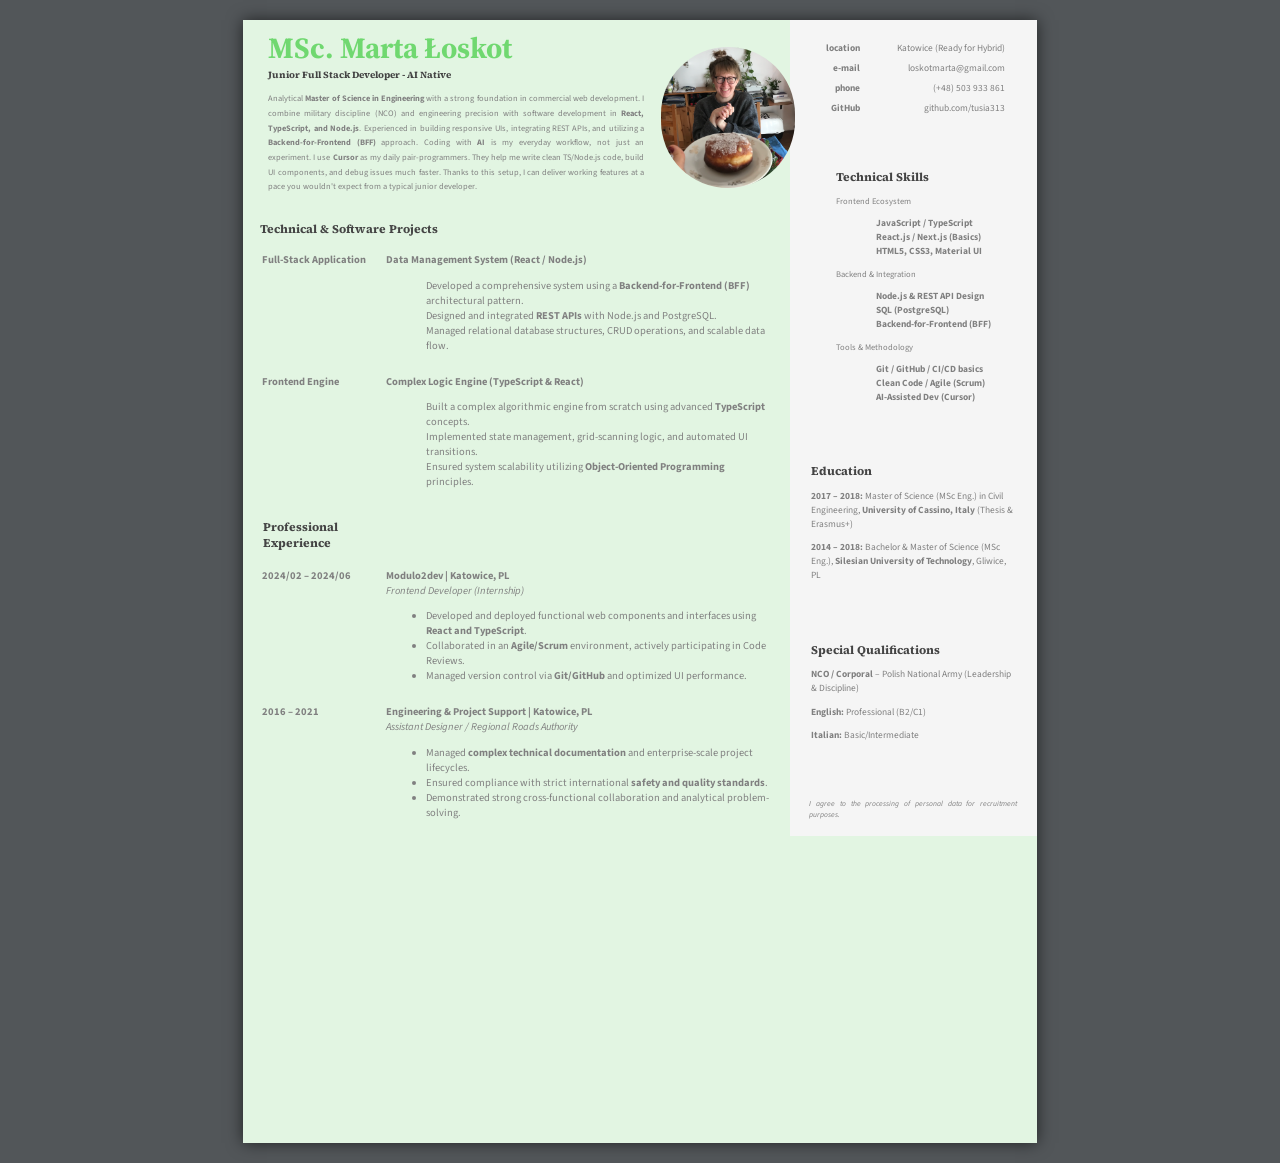
==== index_1.html @ 50817a54 "Add new size of pdf file" ====
<!DOCTYPE html>
<html lang="en">

<head>
    <meta charset="UTF-8" />
    <meta name="viewport" content="width=device-width, initial-scale=1.0" />
    <meta http-equiv="X-UA-Compatible" content="ie=edge" />
    <title>Marta_Loskot_MSc_Engineer_Fullstack_JS_Developer</title>
    <link rel="stylesheet" href="css/style.css" />
</head>

<body>
    <main>
        <div id="section_container">
            <section class="left_site">
                <header>
                    <div class="description">
                        <h1>MSc. Marta Łoskot</h1>
                        <h2>Junior Full Stack Developer - AI Native</h2>
                        <p>
                            Analytical <strong>Master of Science in Engineering</strong> with a strong foundation in
                            commercial web development.
                            I combine military discipline (NCO) and engineering precision with software development in
                            <strong>React, TypeScript, and Node.js</strong>.
                            Experienced in building responsive UIs, integrating REST APIs, and utilizing a
                            <strong>Backend-for-Frontend (BFF)</strong> approach.
                            Coding with  <strong>AI</strong> is my everyday workflow, not just an experiment. I use <strong>Cursor</strong> as my daily pair-programmers. They help me write clean TS/Node.js code, build UI
                            components, and debug issues much faster. Thanks to this setup, I can deliver working
                            features at a pace you wouldn't expect from a typical junior developer.
                        </p>
                    </div>

                    <div class="profile">
                        <img src="img/profilowe_3.png" alt="Profile Photo" />
                    </div>
                </header>

                <table class="technical_experience">
                    <h2>Technical & Software Projects</h2>

                    <tr>
                        <td class="date">Full-Stack Application</td>
                        <td>
                            <strong>Data Management System (React / Node.js)</strong>
                            <ul>
                                <li>Developed a comprehensive system using a <strong>Backend-for-Frontend (BFF)</strong>
                                    architectural pattern.</li>
                                <li>Designed and integrated <strong>REST APIs</strong> with Node.js and PostgreSQL.</li>
                                <li>Managed relational database structures, CRUD operations, and scalable data flow.
                                </li>
                            </ul>
                        </td>
                    </tr>

                    <tr>
                        <td class="date">Frontend Engine</td>
                        <td>
                            <strong>Complex Logic Engine (TypeScript & React)</strong>
                            <ul>
                                <li>Built a complex algorithmic engine from scratch using advanced
                                    <strong>TypeScript</strong> concepts.</li>
                                <li>Implemented state management, grid-scanning logic, and automated UI transitions.
                                </li>
                                <li>Ensured system scalability utilizing <strong>Object-Oriented Programming</strong>
                                    principles.</li>
                            </ul>
                        </td>
                    </tr>

                </table>

                <table class="experience">
                    <th>
                        <h2>Professional Experience</h2>
                    </th>

                    <tr>
                        <td class="date">2024/02 – 2024/06</td>
                        <td>
                            <strong>Modulo2dev | Katowice, PL</strong><br />
                            <em>Frontend Developer (Internship)</em>
                            <ul>
                                <li>Developed and deployed functional web components and interfaces using <strong>React
                                        and TypeScript</strong>.</li>
                                <li>Collaborated in an <strong>Agile/Scrum</strong> environment, actively participating
                                    in Code Reviews.</li>
                                <li>Managed version control via <strong>Git/GitHub</strong> and optimized UI
                                    performance.</li>
                            </ul>
                        </td>
                    </tr>

                    <tr>
                        <td class="date">2016 – 2021</td>
                        <td>
                            <strong>Engineering & Project Support | Katowice, PL</strong><br />
                            <em>Assistant Designer / Regional Roads Authority</em>
                            <ul>
                                <li>Managed <strong>complex technical documentation</strong> and enterprise-scale
                                    project lifecycles.</li>
                                <li>Ensured compliance with strict international <strong>safety and quality
                                        standards</strong>.</li>
                                <li>Demonstrated strong cross-functional collaboration and analytical problem-solving.
                                </li>
                            </ul>
                        </td>
                    </tr>
                </table>
            </section>

            <section class="right_site">
                <table>
                    <tr>
                        <td class="date">location</td>
                        <td>Katowice (Ready for Hybrid)</td>
                    </tr>
                    <tr>
                        <td class="date">e-mail</td>
                        <td>loskotmarta@gmail.com</td>
                    </tr>
                    <tr>
                        <td class="date">phone</td>
                        <td>(+48) 503 933 861</td>
                    </tr>
                    <tr>
                        <td class="date">GitHub</td>
                        <td>github.com/tusia313</td>
                    </tr>
                </table>

                <section class="skills">
                    <h2>Technical Skills</h2>
                    <p class="skills-header">Frontend Ecosystem</p>
                    <ul>
                        <li><b>JavaScript / TypeScript</b></li>
                        <li><b>React.js / Next.js (Basics)</b></li>
                        <li><b>HTML5, CSS3, Material UI</b></li>
                    </ul>

                    <p class="skills-header">Backend & Integration</p>
                    <ul>
                        <li><b>Node.js & REST API Design</b></li>
                        <li><b>SQL (PostgreSQL)</b></li>
                        <li><b>Backend-for-Frontend (BFF)</b></li>
                    </ul>

                    <p class="skills-header">Tools & Methodology</p>
                    <ul>
                        <li><b>Git / GitHub / CI/CD basics</b></li>
                        <li><b>Clean Code / Agile (Scrum)</b></li>
                        <li><b>AI-Assisted Dev (Cursor)</b></li>
                    </ul>
                </section>

                <div class="education">
                    <h2>Education</h2>
                    <p><strong>2017 – 2018:</strong> Master of Science (MSc Eng.) in Civil Engineering,
                        <strong>University of Cassino, Italy</strong> (Thesis & Erasmus+)
                    </p>
                    <p><strong>2014 – 2018:</strong> Bachelor & Master of Science (MSc Eng.),
                        <strong>Silesian University of Technology</strong>, Gliwice, PL
                    </p>
                </div>

                <div class="education">
                    <h2>Special Qualifications</h2>
                    <p><strong>NCO / Corporal</strong> – Polish National Army (Leadership & Discipline)</p>
                    <p><strong>English:</strong> Professional (B2/C1)</p>
                    <p><strong>Italian:</strong> Basic/Intermediate</p>
                </div>

                <aside class="confidentialy_clause">
                    <p><i>I agree to the processing of personal data for recruitment purposes.</i></p>
                </aside>
            </section>
        </div>
    </main>
</body>

</html>
---- css/style.css ----
@import url('https://fonts.googleapis.com/css2?family=Source+Sans+3:wght@300;400;600&family=Source+Serif+4:wght@300;400;600;700&display=swap');

@page {
  size: A4;
  margin: 0; 
}

/* Skalowanie proporcji - dzięki temu nie musisz zmieniać wszystkich font-size w pliku! */
html {
    font-size: 4.2px; 
}

@media print {
  html, body {
    width: 210mm;
    height: 297mm;
    margin: 0 !important;
    padding: 0 !important;
  }
} /* <--- TEJ KLAMRY BRAKOWAŁO, TO ONA RATUJE CAŁY KOD! */

body {
    padding: 0;
    margin: 0;
    /* USUŃ ZIELONE TŁO STĄD! */
    /* Dajemy ciemnoszare tło dla przeglądarki (żeby kartka ładnie się odcinała na ekranie) */
    background-color: #525659; 
    color: gray;
    font-family: 'Source Sans 3', sans-serif;
    font-size: 2.5rem;
    -webkit-print-color-adjust: exact; 
    print-color-adjust: exact;
}

h2 {
    font-family: 'Source Serif 4', serif;
    color: #444;
    font-size: 2.8rem;
}

a {
  color: inherit;        
  text-decoration: underline;
}

a:visited {
  color: inherit;        
}

a:hover {
  text-decoration: underline;
}

main {
    width: 210mm;
    min-height: 297mm;
    
    /* ZMIANA: Twardy, pastelowy zielony (bez przezroczystości) */
    background-color: #e2f5e2; 
    
    display: flex;
    flex-direction: column;
    align-items: center;
    justify-content: space-between;

    margin: 20px auto; 
    box-shadow: 0 0 15px rgba(0,0,0,0.6); 
}

#section_container {
    width: 100%;
    display: flex;
    justify-content: space-between;
    align-items: top;
}

header {
    /* width: 95%; */
    display: flex;
    justify-content: space-evenly;
    align-items: center;
    padding: 2rem 0rem;
}

header .description {
    width: 99%;
    line-height: 1.4em;
    text-align: justify;
    padding: 0rem 4rem 0rem 2rem;
}

header .description h1 {
    font-family: 'Source Serif 4', serif;
    font-size: 2.8em;
    color: rgb(112, 216, 112);
    line-height: 0.8em;
    margin: auto 0;
}
header .description h2 {
    font-size: 0.90em;
}

header .description p {
    font-size: 0.8em;
}

header .profile {
    width: 36rem;
    z-index: 2;
}

header .profile img {
    width: 120%;
    border-radius: 18rem;
}

section.left_site {
    width: 68%;
    padding: 2rem 4rem 0rem 4rem;
}

section.left_site .GitHub {
    font-weight: bold;
    text-decoration: none;
    color: inherit;
}

section.left_site table {
    width: 100%;
    table-layout: auto;
}

section.left_site table td {
    vertical-align: top;
    padding: 1rem 0rem;
}
section.left_site .experience ul {
    list-style-type: disc;
}

section.left_site .technical_experience {
    vertical-align: top;
    /* padding: 4.5rem 0rem; */
}

table th h2 {
    width: 50%;
}

table .date {
    width: 24%;
    font-weight: bold;
}

section.right_site {
    width: 30%;
    display: flex;
    flex-direction: column;
    align-items: center;
    justify-content: space-between;
    font-size: 0.9em;
    background-color: whitesmoke;
    margin: 0;
    padding: 4rem 2.5rem 2rem 2.5rem;
}

section.right_site h2 {
    align-self: flex-start;
    margin-left: 0;
    margin-top: 2.5rem;
}


section.right_site table {
    text-align: right;
    width: 90%;
    table-layout: auto;
}

section.right_site table td {
    vertical-align: top;
    padding: 0.5rem 2rem 0.5rem 3rem;
}

section.right_site .skills-header {
    font-size: 0.9em;
}

section.right_site .education {
    width: 90%;
}

section.right_site .education h4 {
    margin: 0;
}

ul {
    list-style-type: none;
}

aside.confidentialy_clause {
    width: 92%;
    font-size: 0.8em;
    text-align: justify;

}
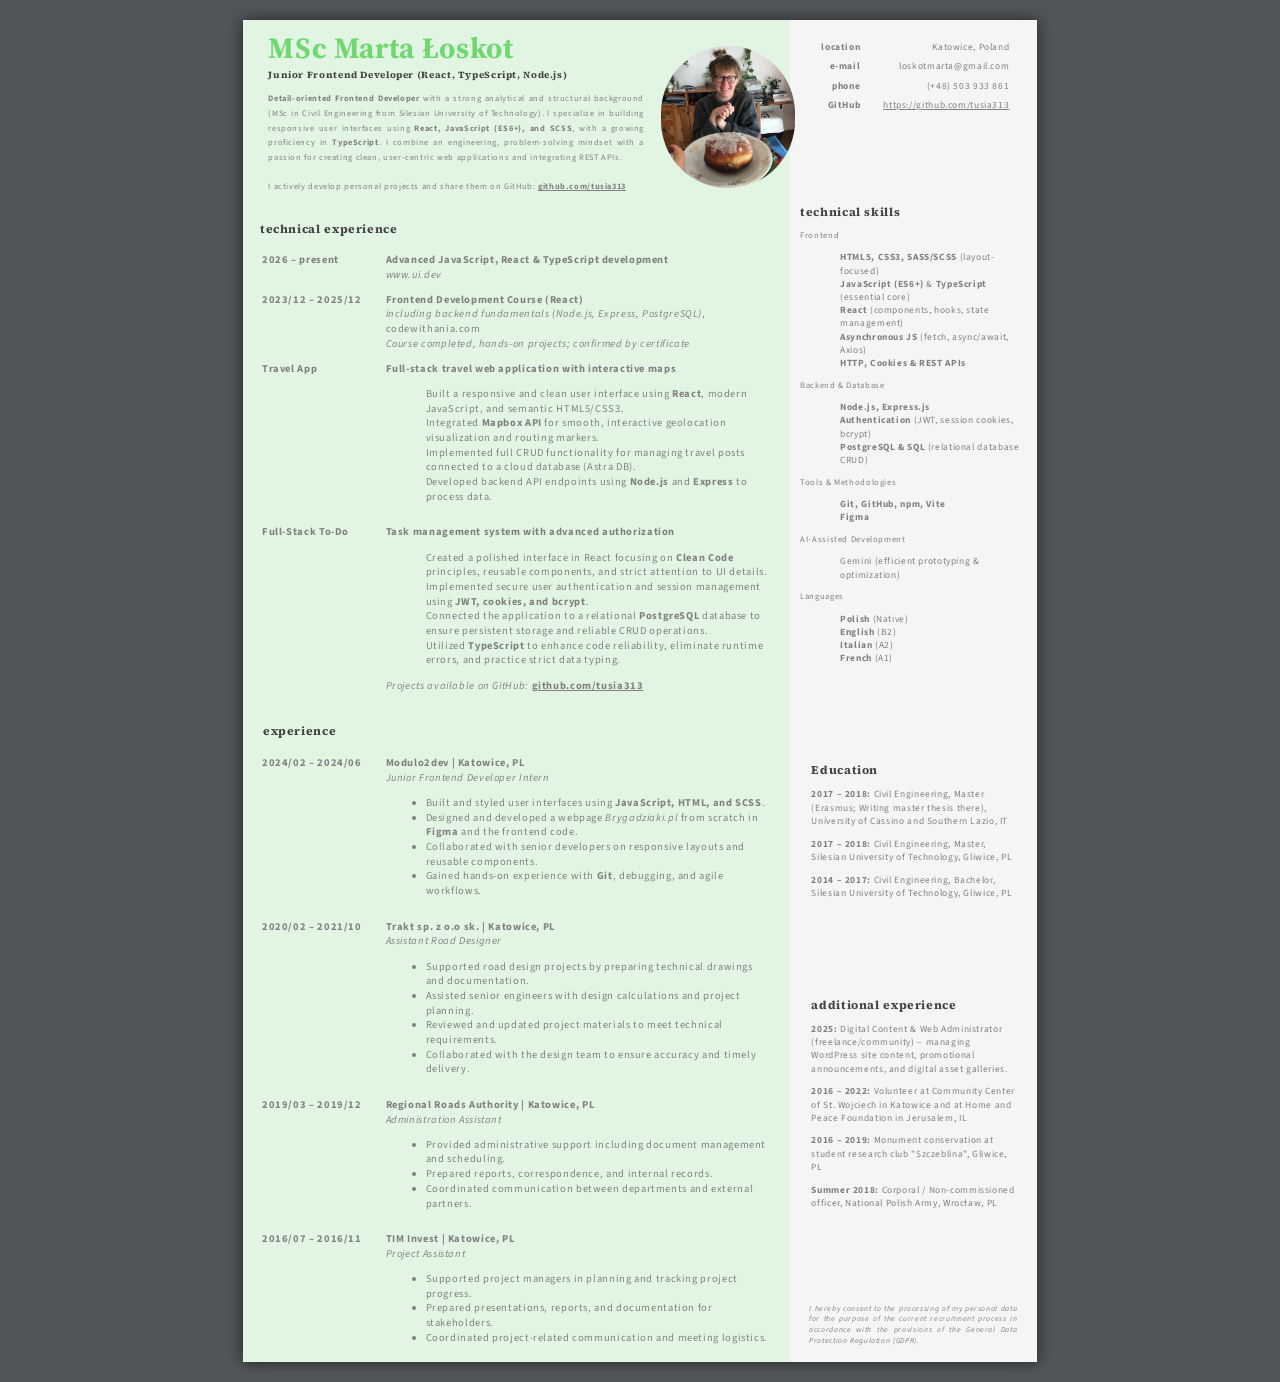
==== commit 769d8473: "update my cv" ====
--- a/index_1.html
+++ b/index_1.html
@@ -5,7 +5,7 @@
     <meta charset="UTF-8" />
     <meta name="viewport" content="width=device-width, initial-scale=1.0" />
     <meta http-equiv="X-UA-Compatible" content="ie=edge" />
-    <title>Marta_Loskot_MSc_Engineer_Fullstack_JS_Developer</title>
+    <title>Marta Łoskot CV_EN</title>
     <link rel="stylesheet" href="css/style.css" />
 </head>
 
@@ -15,93 +15,143 @@
             <section class="left_site">
                 <header>
                     <div class="description">
-                        <h1>MSc. Marta Łoskot</h1>
-                        <h2>Junior Full Stack Developer - AI Native</h2>
+                        <h1>MSc Marta Łoskot</h1>
+                        <h2>Junior Frontend Developer (React, TypeScript, Node.js)</h2>
                         <p>
-                            Analytical <strong>Master of Science in Engineering</strong> with a strong foundation in
-                            commercial web development.
-                            I combine military discipline (NCO) and engineering precision with software development in
-                            <strong>React, TypeScript, and Node.js</strong>.
-                            Experienced in building responsive UIs, integrating REST APIs, and utilizing a
-                            <strong>Backend-for-Frontend (BFF)</strong> approach.
-                            Coding with  <strong>AI</strong> is my everyday workflow, not just an experiment. I use <strong>Cursor</strong> as my daily pair-programmers. They help me write clean TS/Node.js code, build UI
-                            components, and debug issues much faster. Thanks to this setup, I can deliver working
-                            features at a pace you wouldn't expect from a typical junior developer.
+                            <strong>Detail-oriented Frontend Developer</strong> with a strong analytical and structural
+                            background (MSc in Civil Engineering from Silesian University of Technology). I specialize
+                            in building responsive user interfaces using <strong>React, JavaScript (ES6+), and
+                                SCSS</strong>, with a growing proficiency in <strong>TypeScript</strong>. I combine an
+                            engineering, problem-solving mindset with a passion for creating clean, user-centric web
+                            applications and integrating REST APIs.
+                            <br><br>
+                            I actively develop personal projects and share them on GitHub:
+                            <b><a href="https://github.com/tusia313">github.com/tusia313</a></b>
                         </p>
                     </div>
-
                     <div class="profile">
                         <img src="img/profilowe_3.png" alt="Profile Photo" />
                     </div>
                 </header>
 
                 <table class="technical_experience">
-                    <h2>Technical & Software Projects</h2>
-
-                    <tr>
-                        <td class="date">Full-Stack Application</td>
-                        <td>
-                            <strong>Data Management System (React / Node.js)</strong>
-                            <ul>
-                                <li>Developed a comprehensive system using a <strong>Backend-for-Frontend (BFF)</strong>
-                                    architectural pattern.</li>
-                                <li>Designed and integrated <strong>REST APIs</strong> with Node.js and PostgreSQL.</li>
-                                <li>Managed relational database structures, CRUD operations, and scalable data flow.
-                                </li>
-                            </ul>
-                        </td>
-                    </tr>
-
-                    <tr>
-                        <td class="date">Frontend Engine</td>
-                        <td>
-                            <strong>Complex Logic Engine (TypeScript & React)</strong>
-                            <ul>
-                                <li>Built a complex algorithmic engine from scratch using advanced
-                                    <strong>TypeScript</strong> concepts.</li>
-                                <li>Implemented state management, grid-scanning logic, and automated UI transitions.
-                                </li>
-                                <li>Ensured system scalability utilizing <strong>Object-Oriented Programming</strong>
-                                    principles.</li>
-                            </ul>
-                        </td>
-                    </tr>
-
+                    <h2>technical experience</h2>
+                    <tr>
+                        <td class="date">2026 – present</td>
+                        <td>
+                            <strong>Advanced JavaScript, React & TypeScript development</strong>
+                            <br />
+                            <em>www.ui.dev</em><br />
+                        </td>
+                    </tr>
+                    <tr>
+                        <td class="date">2023/12 – 2025/12</td>
+                        <td>
+                            <strong>Frontend Development Course (React)</strong><br />
+                            <em>including backend fundamentals (Node.js, Express, PostgreSQL)</em>, codewithania.com
+                            <br />
+                            <em>Course completed, hands-on projects; confirmed by certificate</em>
+                        </td>
+                    </tr>
+                    <tr>
+                        <td class="date">Travel App</td>
+                        <td>
+                            <strong>Full-stack travel web application with interactive maps</strong>
+                            <ul>
+                                <li>Built a responsive and clean user interface using <strong>React</strong>, modern
+                                    JavaScript, and semantic HTML5/CSS3.</li>
+                                <li>Integrated <strong>Mapbox API</strong> for smooth, interactive geolocation
+                                    visualization and routing markers.</li>
+                                <li>Implemented full CRUD functionality for managing travel posts connected to a cloud
+                                    database (Astra DB).</li>
+                                <li>Developed backend API endpoints using <strong>Node.js</strong> and
+                                    <strong>Express</strong> to process data.
+                                </li>
+                            </ul>
+                        </td>
+                    </tr>
+                    <tr>
+                        <td class="date">Full-Stack To-Do</td>
+                        <td>
+                            <strong>Task management system with advanced authorization</strong>
+                            <ul>
+                                <li>Created a polished interface in React focusing on <strong>Clean Code</strong>
+                                    principles, reusable components, and strict attention to UI details.</li>
+                                <li>Implemented secure user authentication and session management using <strong>JWT,
+                                        cookies, and bcrypt</strong>.</li>
+                                <li>Connected the application to a relational <strong>PostgreSQL</strong> database to
+                                    ensure persistent storage and reliable CRUD operations.</li>
+                                <li>Utilized <strong>TypeScript</strong> to enhance code reliability, eliminate runtime
+                                    errors, and practice strict data typing.</li>
+                            </ul>
+                            <p>
+                                <em>Projects available on GitHub:</em>
+                                <strong><a href="https://github.com/tusia313">github.com/tusia313</a></strong>
+                            </p>
+                        </td>
+                    </tr>
                 </table>
 
                 <table class="experience">
                     <th>
-                        <h2>Professional Experience</h2>
+                        <h2>experience</h2>
                     </th>
-
                     <tr>
                         <td class="date">2024/02 – 2024/06</td>
                         <td>
                             <strong>Modulo2dev | Katowice, PL</strong><br />
-                            <em>Frontend Developer (Internship)</em>
-                            <ul>
-                                <li>Developed and deployed functional web components and interfaces using <strong>React
-                                        and TypeScript</strong>.</li>
-                                <li>Collaborated in an <strong>Agile/Scrum</strong> environment, actively participating
-                                    in Code Reviews.</li>
-                                <li>Managed version control via <strong>Git/GitHub</strong> and optimized UI
-                                    performance.</li>
-                            </ul>
-                        </td>
-                    </tr>
-
-                    <tr>
-                        <td class="date">2016 – 2021</td>
-                        <td>
-                            <strong>Engineering & Project Support | Katowice, PL</strong><br />
-                            <em>Assistant Designer / Regional Roads Authority</em>
-                            <ul>
-                                <li>Managed <strong>complex technical documentation</strong> and enterprise-scale
-                                    project lifecycles.</li>
-                                <li>Ensured compliance with strict international <strong>safety and quality
-                                        standards</strong>.</li>
-                                <li>Demonstrated strong cross-functional collaboration and analytical problem-solving.
-                                </li>
+                            <em>Junior Frontend Developer Intern</em><br />
+                            <ul>
+                                <li>Built and styled user interfaces using <strong>JavaScript, HTML, and SCSS</strong>.
+                                </li>
+                                <li>Designed and developed a webpage <em>Brygadziaki.pl</em> from scratch in
+                                    <strong>Figma</strong> and the frontend code.
+                                </li>
+                                <li>Collaborated with senior developers on responsive layouts and reusable components.
+                                </li>
+                                <li>Gained hands-on experience with <strong>Git</strong>, debugging, and agile
+                                    workflows.</li>
+                            </ul>
+                        </td>
+                    </tr>
+
+                    <tr>
+                        <td class="date">2020/02 – 2021/10</td>
+                        <td>
+                            <strong>Trakt sp. z o.o sk. | Katowice, PL</strong><br />
+                            <em>Assistant Road Designer</em><br />
+                            <ul>
+                                <li>Supported road design projects by preparing technical drawings and documentation.
+                                </li>
+                                <li>Assisted senior engineers with design calculations and project planning.</li>
+                                <li>Reviewed and updated project materials to meet technical requirements.</li>
+                                <li>Collaborated with the design team to ensure accuracy and timely delivery.</li>
+                            </ul>
+                        </td>
+                    </tr>
+
+                    <tr>
+                        <td class="date">2019/03 – 2019/12</td>
+                        <td>
+                            <strong> Regional Roads Authority | Katowice, PL</strong><br />
+                            <em>Administration Assistant</em><br />
+                            <ul>
+                                <li>Provided administrative support including document management and scheduling.</li>
+                                <li>Prepared reports, correspondence, and internal records.</li>
+                                <li>Coordinated communication between departments and external partners.</li>
+                            </ul>
+                        </td>
+                    </tr>
+
+                    <tr>
+                        <td class="date">2016/07 – 2016/11</td>
+                        <td>
+                            <strong>TIM Invest | Katowice, PL</strong><br />
+                            <em>Project Assistant</em><br />
+                            <ul>
+                                <li>Supported project managers in planning and tracking project progress.</li>
+                                <li>Prepared presentations, reports, and documentation for stakeholders.</li>
+                                <li>Coordinated project-related communication and meeting logistics.</li>
                             </ul>
                         </td>
                     </tr>
@@ -112,7 +162,7 @@
                 <table>
                     <tr>
                         <td class="date">location</td>
-                        <td>Katowice (Ready for Hybrid)</td>
+                        <td>Katowice, Poland</td>
                     </tr>
                     <tr>
                         <td class="date">e-mail</td>
@@ -124,54 +174,88 @@
                     </tr>
                     <tr>
                         <td class="date">GitHub</td>
-                        <td>github.com/tusia313</td>
+                        <td><a href="https://github.com/tusia313">https://github.com/tusia313</a></td>
                     </tr>
                 </table>
 
                 <section class="skills">
-                    <h2>Technical Skills</h2>
-                    <p class="skills-header">Frontend Ecosystem</p>
-                    <ul>
-                        <li><b>JavaScript / TypeScript</b></li>
-                        <li><b>React.js / Next.js (Basics)</b></li>
-                        <li><b>HTML5, CSS3, Material UI</b></li>
-                    </ul>
-
-                    <p class="skills-header">Backend & Integration</p>
-                    <ul>
-                        <li><b>Node.js & REST API Design</b></li>
-                        <li><b>SQL (PostgreSQL)</b></li>
-                        <li><b>Backend-for-Frontend (BFF)</b></li>
-                    </ul>
-
-                    <p class="skills-header">Tools & Methodology</p>
-                    <ul>
-                        <li><b>Git / GitHub / CI/CD basics</b></li>
-                        <li><b>Clean Code / Agile (Scrum)</b></li>
-                        <li><b>AI-Assisted Dev (Cursor)</b></li>
+                    <h2>technical skills</h2>
+
+                    <p class="skills-header">Frontend</p>
+                    <ul>
+                        <li><b>HTML5, CSS3, SASS/SCSS</b> (layout-focused)</li>
+                        <li><b>JavaScript (ES6+)</b> & <b>TypeScript</b> (essential core)</li>
+                        <li><b>React</b> (components, hooks, state management)</li>
+                        <li><b>Asynchronous JS</b> (fetch, async/await, Axios)</li>
+                        <li><b>HTTP, Cookies & REST APIs</b></li>
+                    </ul>
+
+                    <p class="skills-header">Backend & Database</p>
+                    <ul>
+                        <li><b>Node.js, Express.js</b></li>
+                        <li><b>Authentication</b> (JWT, session cookies, bcrypt)</li>
+                        <li><b>PostgreSQL & SQL</b> (relational database CRUD)</li>
+                    </ul>
+
+                    <p class="skills-header">Tools & Methodologies</p>
+                    <ul>
+                        <li><b>Git, GitHub, npm, Vite</b></li>
+                        <li><b>Figma</b></li>
+                    </ul>
+
+                    <p class="skills-header">AI-Assisted Development</p>
+                    <ul>
+                        <li>Gemini (efficient prototyping & optimization)</li>
+                    </ul>
+
+                    <p class="skills-header">Languages</p>
+                    <ul>
+                        <li><b>Polish</b> (Native)</li>
+                        <li><b>English</b> (B2)</li>
+                        <li><b>Italian</b> (A2)</li>
+                        <li><b>French</b> (A1)</li>
                     </ul>
                 </section>
 
                 <div class="education">
                     <h2>Education</h2>
-                    <p><strong>2017 – 2018:</strong> Master of Science (MSc Eng.) in Civil Engineering,
-                        <strong>University of Cassino, Italy</strong> (Thesis & Erasmus+)
-                    </p>
-                    <p><strong>2014 – 2018:</strong> Bachelor & Master of Science (MSc Eng.),
-                        <strong>Silesian University of Technology</strong>, Gliwice, PL
-                    </p>
+                    <div>
+                        <p><strong>2017 – 2018:</strong> Civil Engineering, Master (Erasmus; Writing master thesis
+                            there), University of Cassino and Southern Lazio, IT</p>
+                    </div>
+                    <div>
+                        <p><strong>2017 – 2018:</strong> Civil Engineering, Master, Silesian University of Technology,
+                            Gliwice, PL</p>
+                    </div>
+                    <div>
+                        <p><strong>2014 – 2017:</strong> Civil Engineering, Bachelor, Silesian University of Technology,
+                            Gliwice, PL</p>
+                    </div>
                 </div>
 
                 <div class="education">
-                    <h2>Special Qualifications</h2>
-                    <p><strong>NCO / Corporal</strong> – Polish National Army (Leadership & Discipline)</p>
-                    <p><strong>English:</strong> Professional (B2/C1)</p>
-                    <p><strong>Italian:</strong> Basic/Intermediate</p>
+                    <h2>additional experience</h2>
+                    <div>
+                        <p><strong>2025:</strong> Digital Content & Web Administrator (freelance/community) – managing
+                            WordPress site content, promotional announcements, and digital asset galleries.</p>
+                    </div>
+                    <div>
+                        <p><strong>2016 – 2022:</strong> Volunteer at Community Center of St. Wojciech in Katowice and
+                            at Home and Peace Foundation in Jerusalem, IL</p>
+                    </div>
+                    <div>
+                        <p><strong>2016 – 2019:</strong> Monument conservation at student research club "Szczeblina",
+                            Gliwice, PL</p>
+                    </div>
+                    <div>
+                        <p><strong>Summer 2018:</strong> Corporal / Non-commissioned officer, National Polish Army,
+                            Wrocław, PL</p>
+                    </div>
                 </div>
 
                 <aside class="confidentialy_clause">
-                    <p><i>I agree to the processing of personal data for recruitment purposes.</i></p>
-                </aside>
+    <p><i>I hereby consent to the processing of my personal data for the purpose of the current recruitment process in accordance with the provisions of the General Data Protection Regulation (GDPR).</i></p>
+</aside>
             </section>
         </div>
     </main>
--- a/css/style.css
+++ b/css/style.css
@@ -5,7 +5,6 @@
   margin: 0; 
 }
 
-/* Skalowanie proporcji - dzięki temu nie musisz zmieniać wszystkich font-size w pliku! */
 html {
     font-size: 4.2px; 
 }
@@ -17,17 +16,17 @@
     margin: 0 !important;
     padding: 0 !important;
   }
-} /* <--- TEJ KLAMRY BRAKOWAŁO, TO ONA RATUJE CAŁY KOD! */
+} 
 
 body {
     padding: 0;
     margin: 0;
-    /* USUŃ ZIELONE TŁO STĄD! */
-    /* Dajemy ciemnoszare tło dla przeglądarki (żeby kartka ładnie się odcinała na ekranie) */
     background-color: #525659; 
     color: gray;
     font-family: 'Source Sans 3', sans-serif;
     font-size: 2.5rem;
+    line-height: 1.4;
+    letter-spacing: 0.15rem;
     -webkit-print-color-adjust: exact; 
     print-color-adjust: exact;
 }
@@ -71,7 +70,8 @@
     width: 100%;
     display: flex;
     justify-content: space-between;
-    align-items: top;
+    align-items: stretch; /* Rozciąga obie kolumny równo */
+    flex-grow: 1; /* Wypycha kontener do samego dołu tagu main */
 }
 
 header {
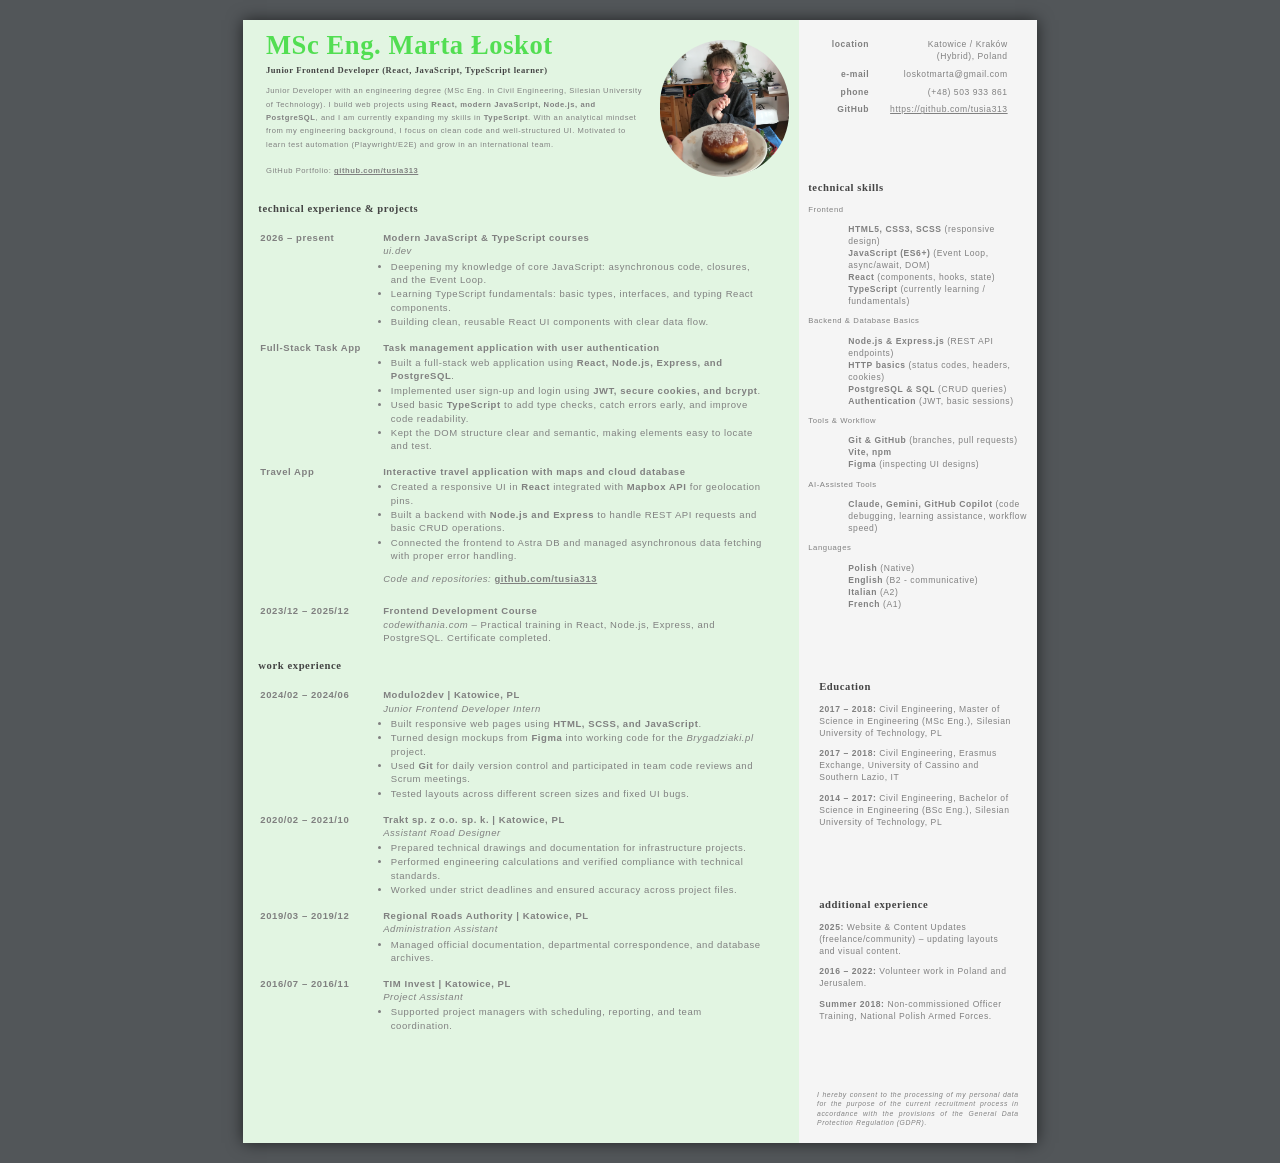
==== commit 9e86cd78: "Add massive improvments to CV" ====
--- a/index_1.html
+++ b/index_1.html
@@ -5,7 +5,7 @@
     <meta charset="UTF-8" />
     <meta name="viewport" content="width=device-width, initial-scale=1.0" />
     <meta http-equiv="X-UA-Compatible" content="ie=edge" />
-    <title>Marta Łoskot CV_EN</title>
+    <title>Marta Łoskot - Junior Frontend Developer</title>
     <link rel="stylesheet" href="css/style.css" />
 </head>
 
@@ -15,18 +15,17 @@
             <section class="left_site">
                 <header>
                     <div class="description">
-                        <h1>MSc Marta Łoskot</h1>
-                        <h2>Junior Frontend Developer (React, TypeScript, Node.js)</h2>
+                        <h1>MSc Eng. Marta Łoskot</h1>
+                        <h2>Junior Frontend Developer (React, JavaScript, TypeScript learner)</h2>
                         <p>
-                            <strong>Detail-oriented Frontend Developer</strong> with a strong analytical and structural
-                            background (MSc in Civil Engineering from Silesian University of Technology). I specialize
-                            in building responsive user interfaces using <strong>React, JavaScript (ES6+), and
-                                SCSS</strong>, with a growing proficiency in <strong>TypeScript</strong>. I combine an
-                            engineering, problem-solving mindset with a passion for creating clean, user-centric web
-                            applications and integrating REST APIs.
+                            Junior Developer with an engineering degree (MSc Eng. in Civil Engineering, Silesian
+                            University of Technology). I build web projects using <strong>React, modern JavaScript,
+                                Node.js, and PostgreSQL</strong>, and I am currently expanding my skills in
+                            <strong>TypeScript</strong>. With an analytical mindset from my engineering background, I
+                            focus on clean code and well-structured UI. Motivated to learn test automation
+                            (Playwright/E2E) and grow in an international team.
                             <br><br>
-                            I actively develop personal projects and share them on GitHub:
-                            <b><a href="https://github.com/tusia313">github.com/tusia313</a></b>
+                            GitHub Portfolio: <b><a href="https://github.com/tusia313">github.com/tusia313</a></b>
                         </p>
                     </div>
                     <div class="profile">
@@ -35,110 +34,106 @@
                 </header>
 
                 <table class="technical_experience">
-                    <h2>technical experience</h2>
+                    <h2>technical experience & projects</h2>
                     <tr>
                         <td class="date">2026 – present</td>
                         <td>
-                            <strong>Advanced JavaScript, React & TypeScript development</strong>
+                            <strong>Modern JavaScript & TypeScript courses</strong>
                             <br />
-                            <em>www.ui.dev</em><br />
-                        </td>
-                    </tr>
-                    <tr>
-                        <td class="date">2023/12 – 2025/12</td>
-                        <td>
-                            <strong>Frontend Development Course (React)</strong><br />
-                            <em>including backend fundamentals (Node.js, Express, PostgreSQL)</em>, codewithania.com
-                            <br />
-                            <em>Course completed, hands-on projects; confirmed by certificate</em>
+                            <em>ui.dev</em><br />
+                            <ul>
+                                <li>Deepening my knowledge of core JavaScript: asynchronous code, closures, and the
+                                    Event Loop.</li>
+                                <li>Learning TypeScript fundamentals: basic types, interfaces, and typing React
+                                    components.</li>
+                                <li>Building clean, reusable React UI components with clear data flow.</li>
+                            </ul>
+                        </td>
+                    </tr>
+                    <tr>
+                        <td class="date">Full-Stack Task App</td>
+                        <td>
+                            <strong>Task management application with user authentication</strong>
+                            <ul>
+                                <li>Built a full-stack web application using <strong>React, Node.js, Express, and
+                                        PostgreSQL</strong>.</li>
+                                <li>Implemented user sign-up and login using <strong>JWT, secure cookies, and
+                                        bcrypt</strong>.</li>
+                                <li>Used basic <strong>TypeScript</strong> to add type checks, catch errors early, and
+                                    improve code readability.</li>
+                                <li>Kept the DOM structure clear and semantic, making elements easy to locate and test.
+                                </li>
+                            </ul>
                         </td>
                     </tr>
                     <tr>
                         <td class="date">Travel App</td>
                         <td>
-                            <strong>Full-stack travel web application with interactive maps</strong>
-                            <ul>
-                                <li>Built a responsive and clean user interface using <strong>React</strong>, modern
-                                    JavaScript, and semantic HTML5/CSS3.</li>
-                                <li>Integrated <strong>Mapbox API</strong> for smooth, interactive geolocation
-                                    visualization and routing markers.</li>
-                                <li>Implemented full CRUD functionality for managing travel posts connected to a cloud
-                                    database (Astra DB).</li>
-                                <li>Developed backend API endpoints using <strong>Node.js</strong> and
-                                    <strong>Express</strong> to process data.
-                                </li>
-                            </ul>
-                        </td>
-                    </tr>
-                    <tr>
-                        <td class="date">Full-Stack To-Do</td>
-                        <td>
-                            <strong>Task management system with advanced authorization</strong>
-                            <ul>
-                                <li>Created a polished interface in React focusing on <strong>Clean Code</strong>
-                                    principles, reusable components, and strict attention to UI details.</li>
-                                <li>Implemented secure user authentication and session management using <strong>JWT,
-                                        cookies, and bcrypt</strong>.</li>
-                                <li>Connected the application to a relational <strong>PostgreSQL</strong> database to
-                                    ensure persistent storage and reliable CRUD operations.</li>
-                                <li>Utilized <strong>TypeScript</strong> to enhance code reliability, eliminate runtime
-                                    errors, and practice strict data typing.</li>
+                            <strong>Interactive travel application with maps and cloud database</strong>
+                            <ul>
+                                <li>Created a responsive UI in <strong>React</strong> integrated with <strong>Mapbox
+                                        API</strong> for geolocation pins.</li>
+                                <li>Built a backend with <strong>Node.js and Express</strong> to handle REST API
+                                    requests and basic CRUD operations.</li>
+                                <li>Connected the frontend to Astra DB and managed asynchronous data fetching with
+                                    proper error handling.</li>
                             </ul>
                             <p>
-                                <em>Projects available on GitHub:</em>
+                                <em>Code and repositories:</em>
                                 <strong><a href="https://github.com/tusia313">github.com/tusia313</a></strong>
                             </p>
                         </td>
                     </tr>
+                    <tr>
+                        <td class="date">2023/12 – 2025/12</td>
+                        <td>
+                            <strong>Frontend Development Course</strong><br />
+                            <em>codewithania.com</em> – Practical training in React, Node.js, Express, and PostgreSQL.
+                            Certificate completed.
+                        </td>
+                    </tr>
                 </table>
 
                 <table class="experience">
-                    <th>
-                        <h2>experience</h2>
-                    </th>
+                    <h2>work experience</h2>
                     <tr>
                         <td class="date">2024/02 – 2024/06</td>
                         <td>
                             <strong>Modulo2dev | Katowice, PL</strong><br />
                             <em>Junior Frontend Developer Intern</em><br />
                             <ul>
-                                <li>Built and styled user interfaces using <strong>JavaScript, HTML, and SCSS</strong>.
+                                <li>Built responsive web pages using <strong>HTML, SCSS, and JavaScript</strong>.</li>
+                                <li>Turned design mockups from <strong>Figma</strong> into working code for the
+                                    <em>Brygadziaki.pl</em> project.</li>
+                                <li>Used <strong>Git</strong> for daily version control and participated in team code
+                                    reviews and Scrum meetings.</li>
+                                <li>Tested layouts across different screen sizes and fixed UI bugs.</li>
+                            </ul>
+                        </td>
+                    </tr>
+
+                    <tr>
+                        <td class="date">2020/02 – 2021/10</td>
+                        <td>
+                            <strong>Trakt sp. z o.o. sp. k. | Katowice, PL</strong><br />
+                            <em>Assistant Road Designer</em><br />
+                            <ul>
+                                <li>Prepared technical drawings and documentation for infrastructure projects.</li>
+                                <li>Performed engineering calculations and verified compliance with technical standards.
                                 </li>
-                                <li>Designed and developed a webpage <em>Brygadziaki.pl</em> from scratch in
-                                    <strong>Figma</strong> and the frontend code.
+                                <li>Worked under strict deadlines and ensured accuracy across project files.</li>
+                            </ul>
+                        </td>
+                    </tr>
+
+                    <tr>
+                        <td class="date">2019/03 – 2019/12</td>
+                        <td>
+                            <strong>Regional Roads Authority | Katowice, PL</strong><br />
+                            <em>Administration Assistant</em><br />
+                            <ul>
+                                <li>Managed official documentation, departmental correspondence, and database archives.
                                 </li>
-                                <li>Collaborated with senior developers on responsive layouts and reusable components.
-                                </li>
-                                <li>Gained hands-on experience with <strong>Git</strong>, debugging, and agile
-                                    workflows.</li>
-                            </ul>
-                        </td>
-                    </tr>
-
-                    <tr>
-                        <td class="date">2020/02 – 2021/10</td>
-                        <td>
-                            <strong>Trakt sp. z o.o sk. | Katowice, PL</strong><br />
-                            <em>Assistant Road Designer</em><br />
-                            <ul>
-                                <li>Supported road design projects by preparing technical drawings and documentation.
-                                </li>
-                                <li>Assisted senior engineers with design calculations and project planning.</li>
-                                <li>Reviewed and updated project materials to meet technical requirements.</li>
-                                <li>Collaborated with the design team to ensure accuracy and timely delivery.</li>
-                            </ul>
-                        </td>
-                    </tr>
-
-                    <tr>
-                        <td class="date">2019/03 – 2019/12</td>
-                        <td>
-                            <strong> Regional Roads Authority | Katowice, PL</strong><br />
-                            <em>Administration Assistant</em><br />
-                            <ul>
-                                <li>Provided administrative support including document management and scheduling.</li>
-                                <li>Prepared reports, correspondence, and internal records.</li>
-                                <li>Coordinated communication between departments and external partners.</li>
                             </ul>
                         </td>
                     </tr>
@@ -149,9 +144,7 @@
                             <strong>TIM Invest | Katowice, PL</strong><br />
                             <em>Project Assistant</em><br />
                             <ul>
-                                <li>Supported project managers in planning and tracking project progress.</li>
-                                <li>Prepared presentations, reports, and documentation for stakeholders.</li>
-                                <li>Coordinated project-related communication and meeting logistics.</li>
+                                <li>Supported project managers with scheduling, reporting, and team coordination.</li>
                             </ul>
                         </td>
                     </tr>
@@ -162,7 +155,7 @@
                 <table>
                     <tr>
                         <td class="date">location</td>
-                        <td>Katowice, Poland</td>
+                        <td>Katowice / Kraków (Hybrid), Poland</td>
                     </tr>
                     <tr>
                         <td class="date">e-mail</td>
@@ -183,35 +176,37 @@
 
                     <p class="skills-header">Frontend</p>
                     <ul>
-                        <li><b>HTML5, CSS3, SASS/SCSS</b> (layout-focused)</li>
-                        <li><b>JavaScript (ES6+)</b> & <b>TypeScript</b> (essential core)</li>
-                        <li><b>React</b> (components, hooks, state management)</li>
-                        <li><b>Asynchronous JS</b> (fetch, async/await, Axios)</li>
-                        <li><b>HTTP, Cookies & REST APIs</b></li>
-                    </ul>
-
-                    <p class="skills-header">Backend & Database</p>
-                    <ul>
-                        <li><b>Node.js, Express.js</b></li>
-                        <li><b>Authentication</b> (JWT, session cookies, bcrypt)</li>
-                        <li><b>PostgreSQL & SQL</b> (relational database CRUD)</li>
-                    </ul>
-
-                    <p class="skills-header">Tools & Methodologies</p>
-                    <ul>
-                        <li><b>Git, GitHub, npm, Vite</b></li>
-                        <li><b>Figma</b></li>
-                    </ul>
-
-                    <p class="skills-header">AI-Assisted Development</p>
-                    <ul>
-                        <li>Gemini (efficient prototyping & optimization)</li>
+                        <li><b>HTML5, CSS3, SCSS</b> (responsive design)</li>
+                        <li><b>JavaScript (ES6+)</b> (Event Loop, async/await, DOM)</li>
+                        <li><b>React</b> (components, hooks, state)</li>
+                        <li><b>TypeScript</b> (currently learning / fundamentals)</li>
+                    </ul>
+
+                    <p class="skills-header">Backend & Database Basics</p>
+                    <ul>
+                        <li><b>Node.js & Express.js</b> (REST API endpoints)</li>
+                        <li><b>HTTP basics</b> (status codes, headers, cookies)</li>
+                        <li><b>PostgreSQL & SQL</b> (CRUD queries)</li>
+                        <li><b>Authentication</b> (JWT, basic sessions)</li>
+                    </ul>
+
+                    <p class="skills-header">Tools & Workflow</p>
+                    <ul>
+                        <li><b>Git & GitHub</b> (branches, pull requests)</li>
+                        <li><b>Vite, npm</b></li>
+                        <li><b>Figma</b> (inspecting UI designs)</li>
+                    </ul>
+
+                    <p class="skills-header">AI-Assisted Tools</p>
+                    <ul>
+                        <li><b>Claude, Gemini, GitHub Copilot</b> (code debugging, learning assistance, workflow speed)
+                        </li>
                     </ul>
 
                     <p class="skills-header">Languages</p>
                     <ul>
                         <li><b>Polish</b> (Native)</li>
-                        <li><b>English</b> (B2)</li>
+                        <li><b>English</b> (B2 - communicative)</li>
                         <li><b>Italian</b> (A2)</li>
                         <li><b>French</b> (A1)</li>
                     </ul>
@@ -220,42 +215,39 @@
                 <div class="education">
                     <h2>Education</h2>
                     <div>
-                        <p><strong>2017 – 2018:</strong> Civil Engineering, Master (Erasmus; Writing master thesis
-                            there), University of Cassino and Southern Lazio, IT</p>
-                    </div>
-                    <div>
-                        <p><strong>2017 – 2018:</strong> Civil Engineering, Master, Silesian University of Technology,
-                            Gliwice, PL</p>
-                    </div>
-                    <div>
-                        <p><strong>2014 – 2017:</strong> Civil Engineering, Bachelor, Silesian University of Technology,
-                            Gliwice, PL</p>
+                        <p><strong>2017 – 2018:</strong> Civil Engineering, Master of Science in Engineering (MSc Eng.),
+                            Silesian University of Technology, PL</p>
+                    </div>
+                    <div>
+                        <p><strong>2017 – 2018:</strong> Civil Engineering, Erasmus Exchange, University of Cassino and
+                            Southern Lazio, IT</p>
+                    </div>
+                    <div>
+                        <p><strong>2014 – 2017:</strong> Civil Engineering, Bachelor of Science in Engineering (BSc
+                            Eng.), Silesian University of Technology, PL</p>
                     </div>
                 </div>
 
                 <div class="education">
                     <h2>additional experience</h2>
                     <div>
-                        <p><strong>2025:</strong> Digital Content & Web Administrator (freelance/community) – managing
-                            WordPress site content, promotional announcements, and digital asset galleries.</p>
-                    </div>
-                    <div>
-                        <p><strong>2016 – 2022:</strong> Volunteer at Community Center of St. Wojciech in Katowice and
-                            at Home and Peace Foundation in Jerusalem, IL</p>
-                    </div>
-                    <div>
-                        <p><strong>2016 – 2019:</strong> Monument conservation at student research club "Szczeblina",
-                            Gliwice, PL</p>
-                    </div>
-                    <div>
-                        <p><strong>Summer 2018:</strong> Corporal / Non-commissioned officer, National Polish Army,
-                            Wrocław, PL</p>
+                        <p><strong>2025:</strong> Website & Content Updates (freelance/community) – updating layouts and
+                            visual content.</p>
+                    </div>
+                    <div>
+                        <p><strong>2016 – 2022:</strong> Volunteer work in Poland and Jerusalem.</p>
+                    </div>
+                    <div>
+                        <p><strong>Summer 2018:</strong> Non-commissioned Officer Training, National Polish Armed
+                            Forces.</p>
                     </div>
                 </div>
 
                 <aside class="confidentialy_clause">
-    <p><i>I hereby consent to the processing of my personal data for the purpose of the current recruitment process in accordance with the provisions of the General Data Protection Regulation (GDPR).</i></p>
-</aside>
+                    <p><i>I hereby consent to the processing of my personal data for the purpose of the current
+                            recruitment process in accordance with the provisions of the General Data Protection
+                            Regulation (GDPR).</i></p>
+                </aside>
             </section>
         </div>
     </main>
--- a/css/style.css
+++ b/css/style.css
@@ -1,3 +1,6 @@
+*, *::before, *::after {
+  box-sizing: border-box;
+}
 @import url('https://fonts.googleapis.com/css2?family=Source+Sans+3:wght@300;400;600&family=Source+Serif+4:wght@300;400;600;700&display=swap');
 
 @page {
@@ -6,7 +9,7 @@
 }
 
 html {
-    font-size: 4.2px; 
+    font-size: 3.8px; 
 }
 
 @media print {
@@ -15,8 +18,16 @@
     height: 297mm;
     margin: 0 !important;
     padding: 0 !important;
+    background: transparent !important;
   }
-} 
+  main {
+    margin: 0 !important;
+    box-shadow: none !important;
+    width: 210mm !important;
+    height: 297mm !important;
+    page-break-after: avoid;
+  }
+}
 
 body {
     padding: 0;
@@ -85,14 +96,15 @@
 header .description {
     width: 99%;
     line-height: 1.4em;
-    text-align: justify;
+    /* text-align: justify; */
+    text-align: left;
     padding: 0rem 4rem 0rem 2rem;
 }
 
 header .description h1 {
     font-family: 'Source Serif 4', serif;
     font-size: 2.8em;
-    color: rgb(112, 216, 112);
+    color: rgb(82, 222, 82);
     line-height: 0.8em;
     margin: auto 0;
 }
@@ -117,6 +129,15 @@
 section.left_site {
     width: 68%;
     padding: 2rem 4rem 0rem 4rem;
+}
+section.left_site ul {
+    list-style-type: disc;
+    margin: 0.5rem 0 0.8rem 0;
+    padding-left: 2rem; /* kasuje domyślne wielkie wcięcie przeglądarki */
+}
+
+section.left_site ul li {
+    margin-bottom: 0.3rem;
 }
 
 section.left_site .GitHub {
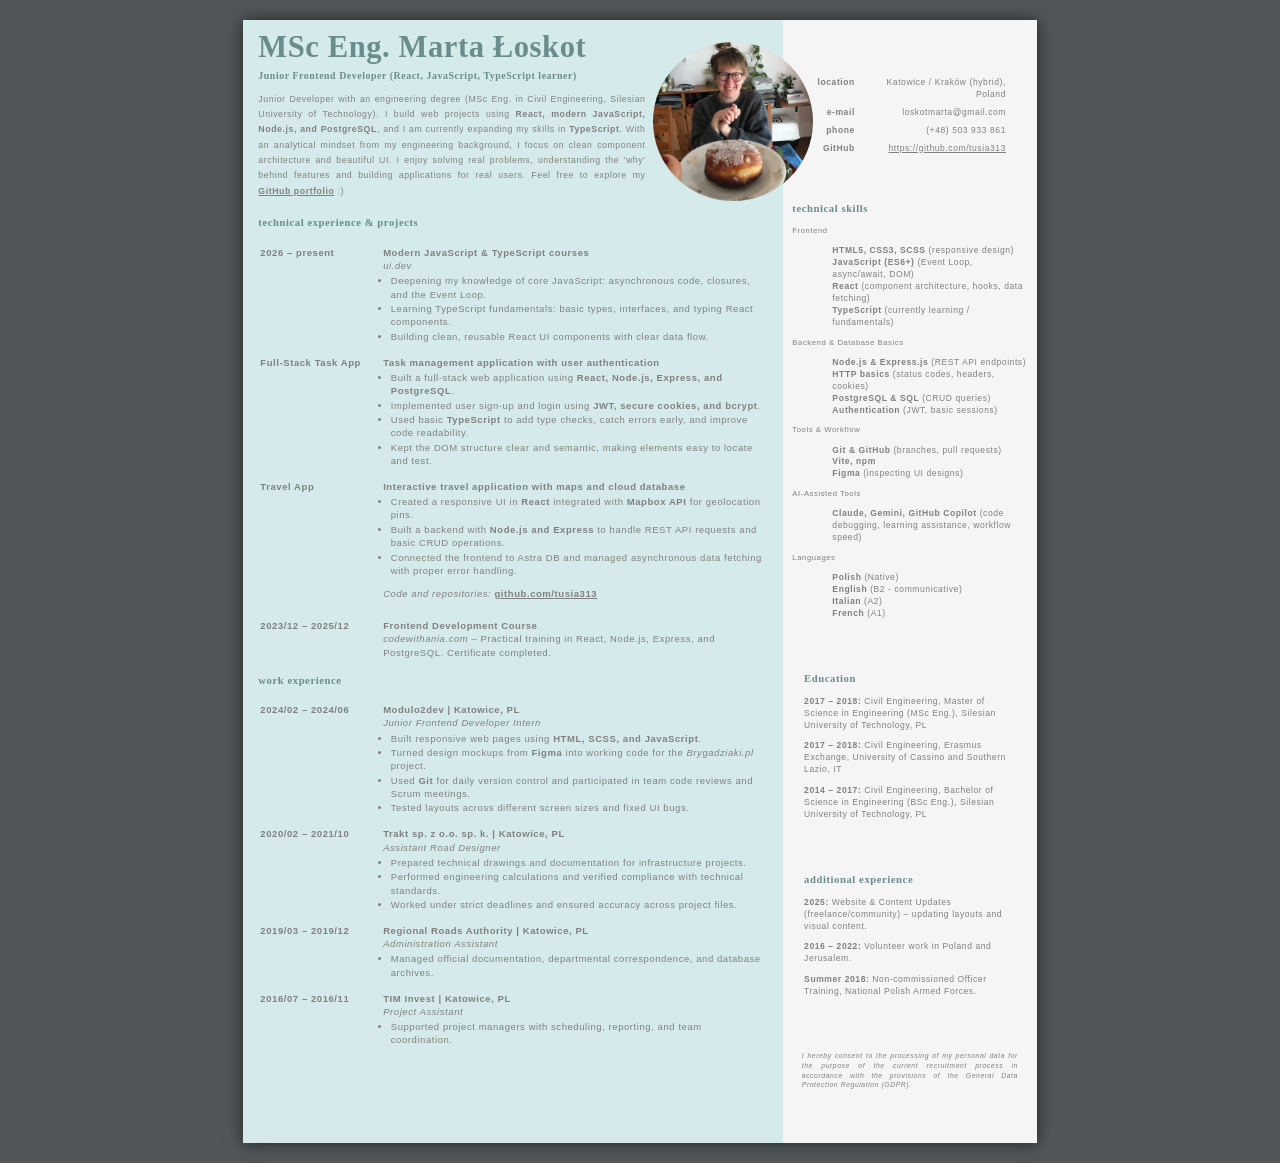
==== commit bdad0f65: "Add new cv image" ====
--- a/index_1.html
+++ b/index_1.html
@@ -22,10 +22,10 @@
                             University of Technology). I build web projects using <strong>React, modern JavaScript,
                                 Node.js, and PostgreSQL</strong>, and I am currently expanding my skills in
                             <strong>TypeScript</strong>. With an analytical mindset from my engineering background, I
-                            focus on clean code and well-structured UI. Motivated to learn test automation
-                            (Playwright/E2E) and grow in an international team.
-                            <br><br>
-                            GitHub Portfolio: <b><a href="https://github.com/tusia313">github.com/tusia313</a></b>
+                            focus on clean component architecture and beautiful UI. I enjoy solving real problems,
+                            understanding the 'why' behind features and building applications for real users.
+                            Feel free to explore my <strong><a href="https://github.com/tusia313">GitHub
+                                    portfolio</a></strong> :)
                         </p>
                     </div>
                     <div class="profile">
@@ -104,7 +104,8 @@
                             <ul>
                                 <li>Built responsive web pages using <strong>HTML, SCSS, and JavaScript</strong>.</li>
                                 <li>Turned design mockups from <strong>Figma</strong> into working code for the
-                                    <em>Brygadziaki.pl</em> project.</li>
+                                    <em>Brygadziaki.pl</em> project.
+                                </li>
                                 <li>Used <strong>Git</strong> for daily version control and participated in team code
                                     reviews and Scrum meetings.</li>
                                 <li>Tested layouts across different screen sizes and fixed UI bugs.</li>
@@ -137,7 +138,6 @@
                             </ul>
                         </td>
                     </tr>
-
                     <tr>
                         <td class="date">2016/07 – 2016/11</td>
                         <td>
@@ -155,7 +155,7 @@
                 <table>
                     <tr>
                         <td class="date">location</td>
-                        <td>Katowice / Kraków (Hybrid), Poland</td>
+                        <td>Katowice / Kraków (hybrid), Poland</td>
                     </tr>
                     <tr>
                         <td class="date">e-mail</td>
@@ -178,7 +178,7 @@
                     <ul>
                         <li><b>HTML5, CSS3, SCSS</b> (responsive design)</li>
                         <li><b>JavaScript (ES6+)</b> (Event Loop, async/await, DOM)</li>
-                        <li><b>React</b> (components, hooks, state)</li>
+                        <li><b>React</b> (component architecture, hooks, data fetching)</li>
                         <li><b>TypeScript</b> (currently learning / fundamentals)</li>
                     </ul>
 
@@ -243,11 +243,11 @@
                     </div>
                 </div>
 
-                <aside class="confidentialy_clause">
+                <div class="confidentialy_clause">
                     <p><i>I hereby consent to the processing of my personal data for the purpose of the current
                             recruitment process in accordance with the provisions of the General Data Protection
                             Regulation (GDPR).</i></p>
-                </aside>
+                </div>
             </section>
         </div>
     </main>
--- a/css/style.css
+++ b/css/style.css
@@ -1,6 +1,7 @@
 *, *::before, *::after {
   box-sizing: border-box;
 }
+
 @import url('https://fonts.googleapis.com/css2?family=Source+Sans+3:wght@300;400;600&family=Source+Serif+4:wght@300;400;600;700&display=swap');
 
 @page {
@@ -14,20 +15,65 @@
 
 @media print {
   html, body {
-    width: 210mm;
-    height: 297mm;
+    width: 210mm !important;
+    height: 297mm !important;
     margin: 0 !important;
     padding: 0 !important;
-    background: transparent !important;
-  }
+    -webkit-print-color-adjust: exact !important;
+    print-color-adjust: exact !important;
+    overflow: hidden !important;
+  }
+  
   main {
+    width: 100% !important;
+    height: 100% !important;
     margin: 0 !important;
     box-shadow: none !important;
-    width: 210mm !important;
-    height: 297mm !important;
-    page-break-after: avoid;
-  }
-}
+  }
+
+  #section_container {
+    height: 100% !important;
+  }
+  
+  section.left_site {
+    width: 67% !important;
+    height: 100% !important;
+  }
+
+  section.right_site {
+    width: 33% !important;
+    height: 100% !important;
+    display: flex !important;
+    flex-direction: column !important;
+    justify-content: space-between !important;
+    padding-top: 3rem !important;
+    padding-bottom: 2rem !important;
+    padding-left: 1.5rem !important;
+    padding-right: 1.5rem !important;
+  }
+
+  header .profile {
+    width: 38rem !important;
+    height: 38rem !important;
+    margin-right: -40px !important;
+    z-index: 10 !important;
+  }
+
+  section.right_site > table {
+    width: 100% !important;
+  }
+
+  section.right_site table td {
+    padding: 0.2rem 0.5rem 0.2rem 2.5rem !important; 
+  }
+
+  .confidentialy_clause {
+    margin: 0 !important;
+    font-size: 0.65em !important;
+    line-height: 1.1 !important;
+    text-align: justify !important;
+  }
+} 
 
 body {
     padding: 0;
@@ -38,13 +84,11 @@
     font-size: 2.5rem;
     line-height: 1.4;
     letter-spacing: 0.15rem;
-    -webkit-print-color-adjust: exact; 
-    print-color-adjust: exact;
 }
 
 h2 {
     font-family: 'Source Serif 4', serif;
-    color: #444;
+    color: #6B8C8D;
     font-size: 2.8rem;
 }
 
@@ -53,10 +97,6 @@
   text-decoration: underline;
 }
 
-a:visited {
-  color: inherit;        
-}
-
 a:hover {
   text-decoration: underline;
 }
@@ -64,15 +104,11 @@
 main {
     width: 210mm;
     min-height: 297mm;
-    
-    /* ZMIANA: Twardy, pastelowy zielony (bez przezroczystości) */
-    background-color: #e2f5e2; 
-    
+    background-color: #167f83; 
     display: flex;
     flex-direction: column;
     align-items: center;
     justify-content: space-between;
-
     margin: 20px auto; 
     box-shadow: 0 0 15px rgba(0,0,0,0.6); 
 }
@@ -80,31 +116,31 @@
 #section_container {
     width: 100%;
     display: flex;
-    justify-content: space-between;
-    align-items: stretch; /* Rozciąga obie kolumny równo */
-    flex-grow: 1; /* Wypycha kontener do samego dołu tagu main */
+    justify-content: flex-start; 
+    align-items: stretch; 
+    flex-grow: 1; 
 }
 
 header {
-    /* width: 95%; */
-    display: flex;
-    justify-content: space-evenly;
+    display: flex;
+    justify-content: space-between; 
     align-items: center;
-    padding: 2rem 0rem;
+    padding: 2rem 0rem 0rem 0rem;
+    width: 100%;                    
 }
 
 header .description {
-    width: 99%;
+    flex: 1;                        
     line-height: 1.4em;
-    /* text-align: justify; */
     text-align: left;
-    padding: 0rem 4rem 0rem 2rem;
+    padding: 0rem 2rem 0rem 0rem;
+    font-size: 1.15em;  
 }
 
 header .description h1 {
     font-family: 'Source Serif 4', serif;
     font-size: 2.8em;
-    color: rgb(82, 222, 82);
+    color: #6B8C8D;
     line-height: 0.8em;
     margin: auto 0;
 }
@@ -114,26 +150,38 @@
 
 header .description p {
     font-size: 0.8em;
+    text-align: justify;            
+    hyphens: auto;                  
 }
 
 header .profile {
-    width: 36rem;
-    z-index: 2;
+    width: 42rem;           
+    height: 42rem;          
+    flex-shrink: 0;
+    position: relative;
+    z-index: 10;
+    margin-right: -45px;
 }
 
 header .profile img {
-    width: 120%;
-    border-radius: 18rem;
+    width: 100%;
+    height: 100%;
+    aspect-ratio: 1 / 1;    
+    object-fit: cover;      
+    border-radius: 50%;     
+    display: block;
 }
 
 section.left_site {
     width: 68%;
     padding: 2rem 4rem 0rem 4rem;
-}
+    background-color: #d5eaea;
+}
+
 section.left_site ul {
     list-style-type: disc;
     margin: 0.5rem 0 0.8rem 0;
-    padding-left: 2rem; /* kasuje domyślne wielkie wcięcie przeglądarki */
+    padding-left: 2rem; 
 }
 
 section.left_site ul li {
@@ -155,13 +203,13 @@
     vertical-align: top;
     padding: 1rem 0rem;
 }
+
 section.left_site .experience ul {
     list-style-type: disc;
 }
 
 section.left_site .technical_experience {
     vertical-align: top;
-    /* padding: 4.5rem 0rem; */
 }
 
 table th h2 {
@@ -174,11 +222,11 @@
 }
 
 section.right_site {
-    width: 30%;
+    width: 32%;
     display: flex;
     flex-direction: column;
     align-items: center;
-    justify-content: space-between;
+    justify-content: space-evenly;
     font-size: 0.9em;
     background-color: whitesmoke;
     margin: 0;
@@ -188,9 +236,8 @@
 section.right_site h2 {
     align-self: flex-start;
     margin-left: 0;
-    margin-top: 2.5rem;
-}
-
+    margin-top: 1.5rem;
+}
 
 section.right_site table {
     text-align: right;
@@ -219,9 +266,8 @@
     list-style-type: none;
 }
 
-aside.confidentialy_clause {
+.confidentialy_clause {
     width: 92%;
     font-size: 0.8em;
     text-align: justify;
-
 }
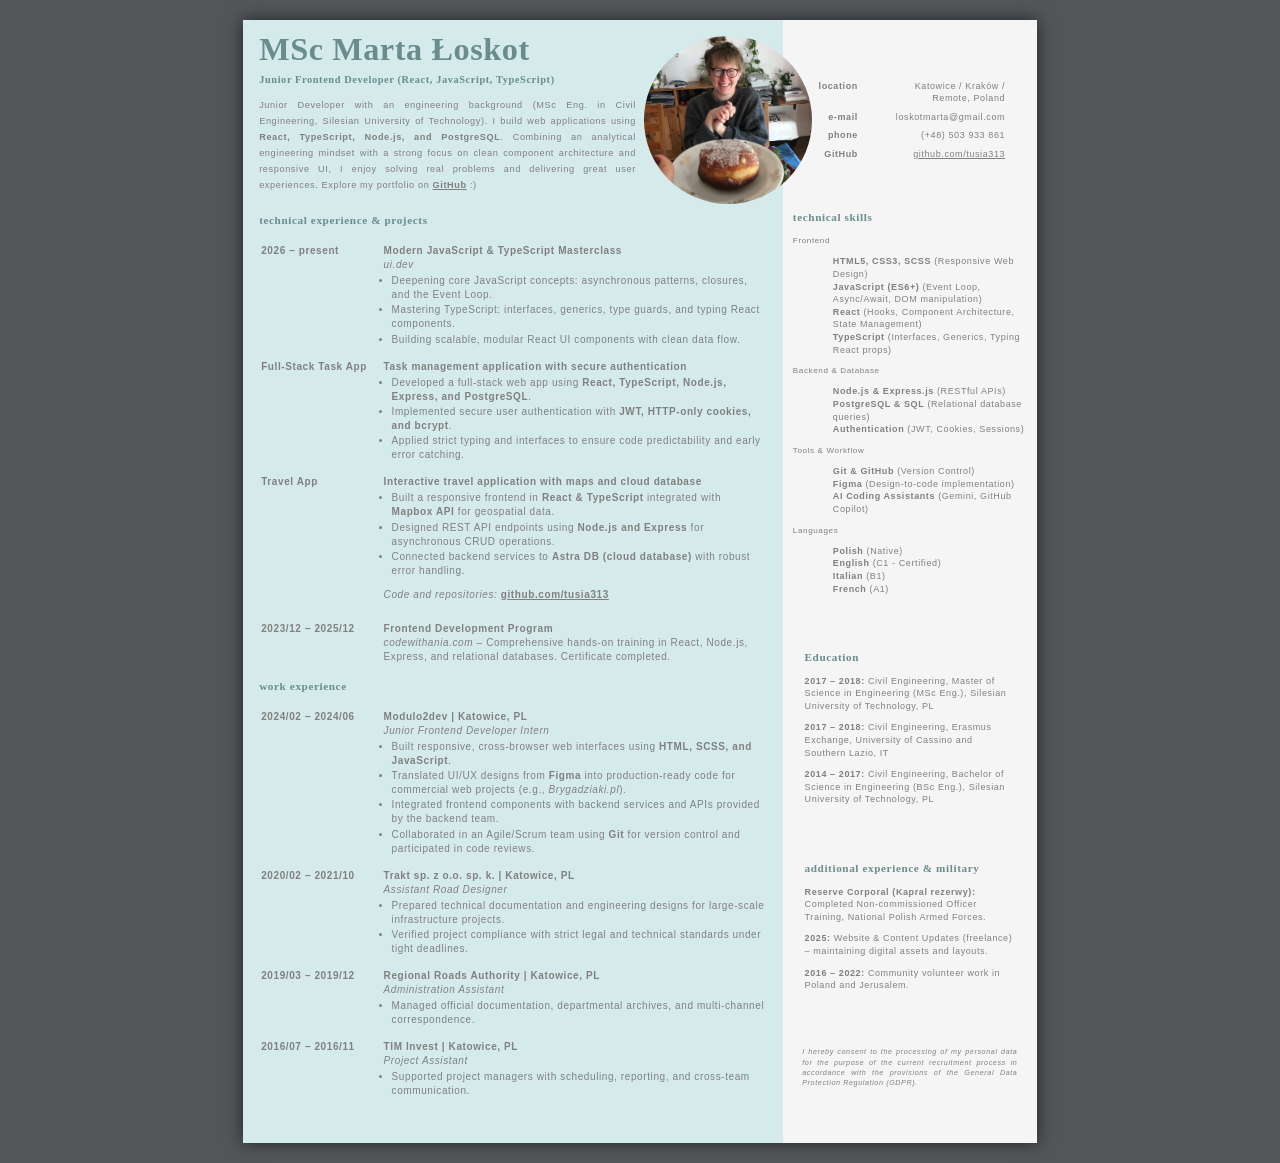
==== commit 6b474eb2: "Add new info to my cv" ====
--- a/index_1.html
+++ b/index_1.html
@@ -5,7 +5,7 @@
     <meta charset="UTF-8" />
     <meta name="viewport" content="width=device-width, initial-scale=1.0" />
     <meta http-equiv="X-UA-Compatible" content="ie=edge" />
-    <title>Marta Łoskot - Junior Frontend Developer</title>
+    <title>MSc Marta Łoskot - Junior Frontend Developer</title>
     <link rel="stylesheet" href="css/style.css" />
 </head>
 
@@ -15,17 +15,13 @@
             <section class="left_site">
                 <header>
                     <div class="description">
-                        <h1>MSc Eng. Marta Łoskot</h1>
-                        <h2>Junior Frontend Developer (React, JavaScript, TypeScript learner)</h2>
+                        <h1>MSc Marta Łoskot</h1>
+                        <h2>Junior Frontend Developer (React, JavaScript, TypeScript)</h2>
                         <p>
-                            Junior Developer with an engineering degree (MSc Eng. in Civil Engineering, Silesian
-                            University of Technology). I build web projects using <strong>React, modern JavaScript,
-                                Node.js, and PostgreSQL</strong>, and I am currently expanding my skills in
-                            <strong>TypeScript</strong>. With an analytical mindset from my engineering background, I
-                            focus on clean component architecture and beautiful UI. I enjoy solving real problems,
-                            understanding the 'why' behind features and building applications for real users.
-                            Feel free to explore my <strong><a href="https://github.com/tusia313">GitHub
-                                    portfolio</a></strong> :)
+                            Junior Developer with an engineering background (MSc Eng. in Civil Engineering, Silesian
+                            University of Technology). I build web applications using <strong>React, TypeScript,
+                                Node.js, and PostgreSQL</strong>. Combining an analytical engineering mindset with a strong focus on clean component architecture and responsive UI, I enjoy solving real problems and delivering great user experiences.
+                            Explore my portfolio on <strong><a href="https://github.com/tusia313">GitHub</a></strong> :)
                         </p>
                     </div>
                     <div class="profile">
@@ -38,31 +34,24 @@
                     <tr>
                         <td class="date">2026 – present</td>
                         <td>
-                            <strong>Modern JavaScript & TypeScript courses</strong>
+                            <strong>Modern JavaScript & TypeScript Masterclass</strong>
                             <br />
                             <em>ui.dev</em><br />
                             <ul>
-                                <li>Deepening my knowledge of core JavaScript: asynchronous code, closures, and the
-                                    Event Loop.</li>
-                                <li>Learning TypeScript fundamentals: basic types, interfaces, and typing React
-                                    components.</li>
-                                <li>Building clean, reusable React UI components with clear data flow.</li>
+                                <li>Deepening core JavaScript concepts: asynchronous patterns, closures, and the Event Loop.</li>
+                                <li>Mastering TypeScript: interfaces, generics, type guards, and typing React components.</li>
+                                <li>Building scalable, modular React UI components with clean data flow.</li>
                             </ul>
                         </td>
                     </tr>
                     <tr>
                         <td class="date">Full-Stack Task App</td>
                         <td>
-                            <strong>Task management application with user authentication</strong>
-                            <ul>
-                                <li>Built a full-stack web application using <strong>React, Node.js, Express, and
-                                        PostgreSQL</strong>.</li>
-                                <li>Implemented user sign-up and login using <strong>JWT, secure cookies, and
-                                        bcrypt</strong>.</li>
-                                <li>Used basic <strong>TypeScript</strong> to add type checks, catch errors early, and
-                                    improve code readability.</li>
-                                <li>Kept the DOM structure clear and semantic, making elements easy to locate and test.
-                                </li>
+                            <strong>Task management application with secure authentication</strong>
+                            <ul>
+                                <li>Developed a full-stack web app using <strong>React, TypeScript, Node.js, Express, and PostgreSQL</strong>.</li>
+                                <li>Implemented secure user authentication with <strong>JWT, HTTP-only cookies, and bcrypt</strong>.</li>
+                                <li>Applied strict typing and interfaces to ensure code predictability and early error catching.</li>
                             </ul>
                         </td>
                     </tr>
@@ -71,12 +60,9 @@
                         <td>
                             <strong>Interactive travel application with maps and cloud database</strong>
                             <ul>
-                                <li>Created a responsive UI in <strong>React</strong> integrated with <strong>Mapbox
-                                        API</strong> for geolocation pins.</li>
-                                <li>Built a backend with <strong>Node.js and Express</strong> to handle REST API
-                                    requests and basic CRUD operations.</li>
-                                <li>Connected the frontend to Astra DB and managed asynchronous data fetching with
-                                    proper error handling.</li>
+                                <li>Built a responsive frontend in <strong>React & TypeScript</strong> integrated with <strong>Mapbox API</strong> for geospatial data.</li>
+                                <li>Designed REST API endpoints using <strong>Node.js and Express</strong> for asynchronous CRUD operations.</li>
+                                <li>Connected backend services to <strong>Astra DB (cloud database)</strong> with robust error handling.</li>
                             </ul>
                             <p>
                                 <em>Code and repositories:</em>
@@ -87,9 +73,8 @@
                     <tr>
                         <td class="date">2023/12 – 2025/12</td>
                         <td>
-                            <strong>Frontend Development Course</strong><br />
-                            <em>codewithania.com</em> – Practical training in React, Node.js, Express, and PostgreSQL.
-                            Certificate completed.
+                            <strong>Frontend Development Program</strong><br />
+                            <em>codewithania.com</em> – Comprehensive hands-on training in React, Node.js, Express, and relational databases. Certificate completed.
                         </td>
                     </tr>
                 </table>
@@ -102,13 +87,10 @@
                             <strong>Modulo2dev | Katowice, PL</strong><br />
                             <em>Junior Frontend Developer Intern</em><br />
                             <ul>
-                                <li>Built responsive web pages using <strong>HTML, SCSS, and JavaScript</strong>.</li>
-                                <li>Turned design mockups from <strong>Figma</strong> into working code for the
-                                    <em>Brygadziaki.pl</em> project.
-                                </li>
-                                <li>Used <strong>Git</strong> for daily version control and participated in team code
-                                    reviews and Scrum meetings.</li>
-                                <li>Tested layouts across different screen sizes and fixed UI bugs.</li>
+                                <li>Built responsive, cross-browser web interfaces using <strong>HTML, SCSS, and JavaScript</strong>.</li>
+                                <li>Translated UI/UX designs from <strong>Figma</strong> into production-ready code for commercial web projects (e.g., <em>Brygadziaki.pl</em>).</li>
+                                <li>Integrated frontend components with backend services and APIs provided by the backend team.</li>
+                                <li>Collaborated in an Agile/Scrum team using <strong>Git</strong> for version control and participated in code reviews.</li>
                             </ul>
                         </td>
                     </tr>
@@ -119,10 +101,8 @@
                             <strong>Trakt sp. z o.o. sp. k. | Katowice, PL</strong><br />
                             <em>Assistant Road Designer</em><br />
                             <ul>
-                                <li>Prepared technical drawings and documentation for infrastructure projects.</li>
-                                <li>Performed engineering calculations and verified compliance with technical standards.
-                                </li>
-                                <li>Worked under strict deadlines and ensured accuracy across project files.</li>
+                                <li>Prepared technical documentation and engineering designs for large-scale infrastructure projects.</li>
+                                <li>Verified project compliance with strict legal and technical standards under tight deadlines.</li>
                             </ul>
                         </td>
                     </tr>
@@ -133,8 +113,7 @@
                             <strong>Regional Roads Authority | Katowice, PL</strong><br />
                             <em>Administration Assistant</em><br />
                             <ul>
-                                <li>Managed official documentation, departmental correspondence, and database archives.
-                                </li>
+                                <li>Managed official documentation, departmental archives, and multi-channel correspondence.</li>
                             </ul>
                         </td>
                     </tr>
@@ -144,7 +123,7 @@
                             <strong>TIM Invest | Katowice, PL</strong><br />
                             <em>Project Assistant</em><br />
                             <ul>
-                                <li>Supported project managers with scheduling, reporting, and team coordination.</li>
+                                <li>Supported project managers with scheduling, reporting, and cross-team communication.</li>
                             </ul>
                         </td>
                     </tr>
@@ -155,7 +134,7 @@
                 <table>
                     <tr>
                         <td class="date">location</td>
-                        <td>Katowice / Kraków (hybrid), Poland</td>
+                        <td>Katowice / Kraków / Remote, Poland</td>
                     </tr>
                     <tr>
                         <td class="date">e-mail</td>
@@ -167,7 +146,7 @@
                     </tr>
                     <tr>
                         <td class="date">GitHub</td>
-                        <td><a href="https://github.com/tusia313">https://github.com/tusia313</a></td>
+                        <td><a href="https://github.com/tusia313">github.com/tusia313</a></td>
                     </tr>
                 </table>
 
@@ -176,38 +155,31 @@
 
                     <p class="skills-header">Frontend</p>
                     <ul>
-                        <li><b>HTML5, CSS3, SCSS</b> (responsive design)</li>
-                        <li><b>JavaScript (ES6+)</b> (Event Loop, async/await, DOM)</li>
-                        <li><b>React</b> (component architecture, hooks, data fetching)</li>
-                        <li><b>TypeScript</b> (currently learning / fundamentals)</li>
-                    </ul>
-
-                    <p class="skills-header">Backend & Database Basics</p>
-                    <ul>
-                        <li><b>Node.js & Express.js</b> (REST API endpoints)</li>
-                        <li><b>HTTP basics</b> (status codes, headers, cookies)</li>
-                        <li><b>PostgreSQL & SQL</b> (CRUD queries)</li>
-                        <li><b>Authentication</b> (JWT, basic sessions)</li>
+                        <li><b>HTML5, CSS3, SCSS</b> (Responsive Web Design)</li>
+                        <li><b>JavaScript (ES6+)</b> (Event Loop, Async/Await, DOM manipulation)</li>
+                        <li><b>React</b> (Hooks, Component Architecture, State Management)</li>
+                        <li><b>TypeScript</b> (Interfaces, Generics, Typing React props)</li>
+                    </ul>
+
+                    <p class="skills-header">Backend & Database</p>
+                    <ul>
+                        <li><b>Node.js & Express.js</b> (RESTful APIs)</li>
+                        <li><b>PostgreSQL & SQL</b> (Relational database queries)</li>
+                        <li><b>Authentication</b> (JWT, Cookies, Sessions)</li>
                     </ul>
 
                     <p class="skills-header">Tools & Workflow</p>
                     <ul>
-                        <li><b>Git & GitHub</b> (branches, pull requests)</li>
-                        <li><b>Vite, npm</b></li>
-                        <li><b>Figma</b> (inspecting UI designs)</li>
-                    </ul>
-
-                    <p class="skills-header">AI-Assisted Tools</p>
-                    <ul>
-                        <li><b>Claude, Gemini, GitHub Copilot</b> (code debugging, learning assistance, workflow speed)
-                        </li>
+                        <li><b>Git & GitHub</b> (Version Control)</li>
+                        <li><b>Figma</b> (Design-to-code implementation)</li>
+                        <li><b>AI Coding Assistants</b> (Gemini, GitHub Copilot)</li>
                     </ul>
 
                     <p class="skills-header">Languages</p>
                     <ul>
                         <li><b>Polish</b> (Native)</li>
-                        <li><b>English</b> (B2 - communicative)</li>
-                        <li><b>Italian</b> (A2)</li>
+                        <li><b>English</b> (C1 - Certified)</li>
+                        <li><b>Italian</b> (B1)</li>
                         <li><b>French</b> (A1)</li>
                     </ul>
                 </section>
@@ -229,17 +201,15 @@
                 </div>
 
                 <div class="education">
-                    <h2>additional experience</h2>
-                    <div>
-                        <p><strong>2025:</strong> Website & Content Updates (freelance/community) – updating layouts and
-                            visual content.</p>
-                    </div>
-                    <div>
-                        <p><strong>2016 – 2022:</strong> Volunteer work in Poland and Jerusalem.</p>
-                    </div>
-                    <div>
-                        <p><strong>Summer 2018:</strong> Non-commissioned Officer Training, National Polish Armed
-                            Forces.</p>
+                    <h2>additional experience & military</h2>
+                    <div>
+                        <p><strong>Reserve Corporal (Kapral rezerwy):</strong> Completed Non-commissioned Officer Training, National Polish Armed Forces.</p>
+                    </div>
+                    <div>
+                        <p><strong>2025:</strong> Website & Content Updates (freelance) – maintaining digital assets and layouts.</p>
+                    </div>
+                    <div>
+                        <p><strong>2016 – 2022:</strong> Community volunteer work in Poland and Jerusalem.</p>
                     </div>
                 </div>
 
--- a/css/style.css
+++ b/css/style.css
@@ -10,7 +10,7 @@
 }
 
 html {
-    font-size: 3.8px; 
+    font-size: 4px; 
 }
 
 @media print {
@@ -203,7 +203,9 @@
     vertical-align: top;
     padding: 1rem 0rem;
 }
-
+section.left_site .experience  {
+    list-style-type: disc;
+}
 section.left_site .experience ul {
     list-style-type: disc;
 }
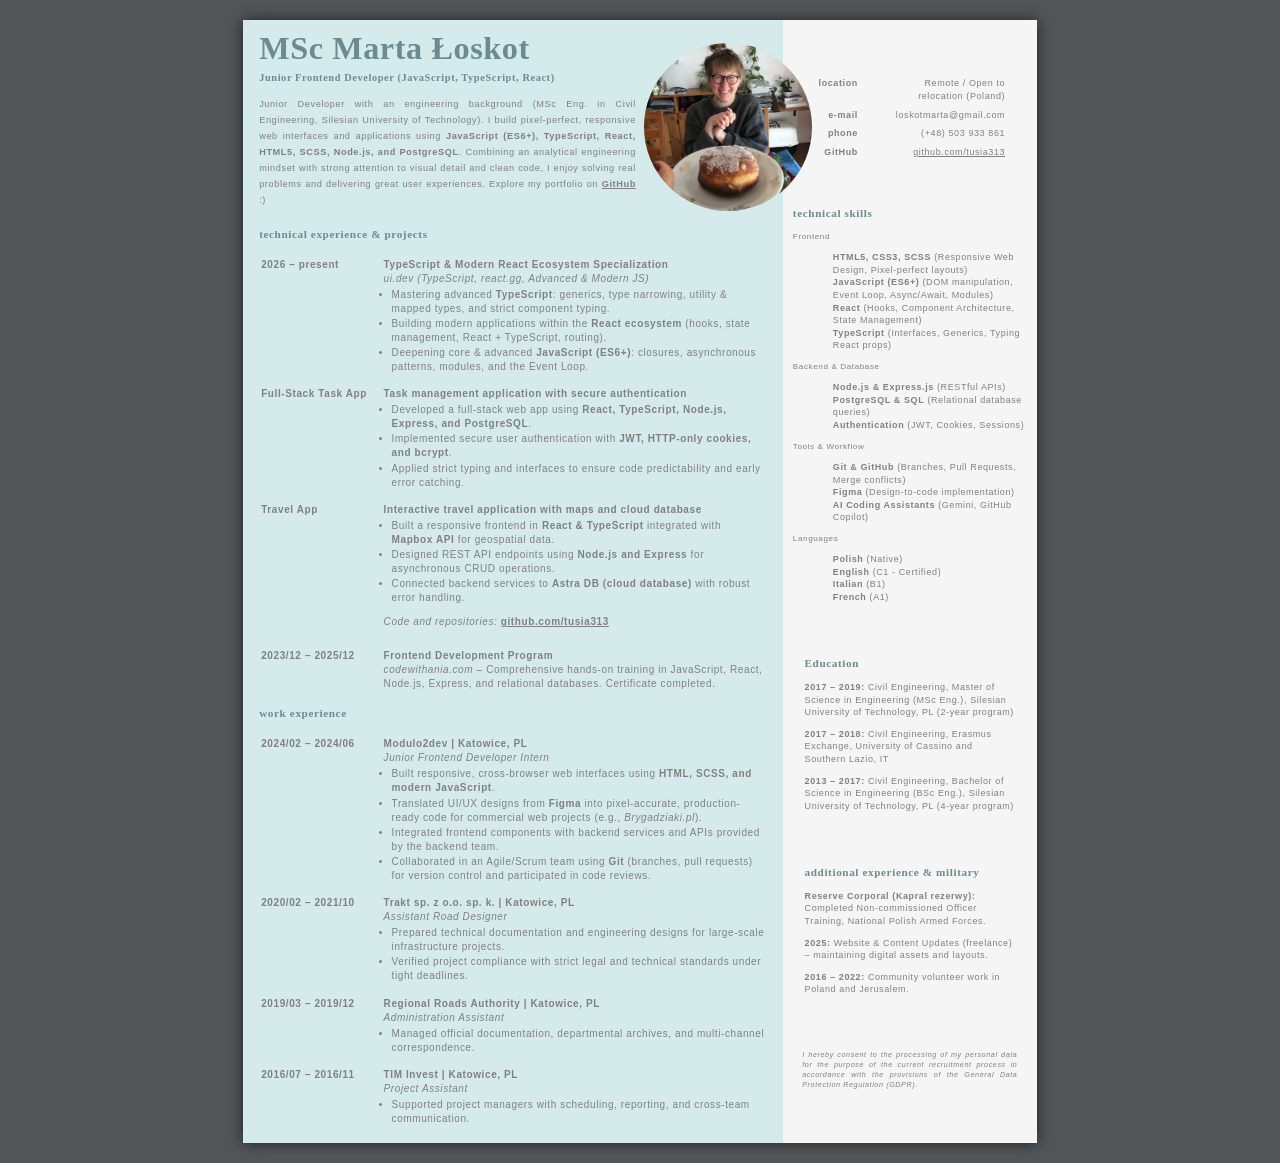
==== commit a46d1b43: "Some changes in CV" ====
--- a/index_1.html
+++ b/index_1.html
@@ -16,11 +16,10 @@
                 <header>
                     <div class="description">
                         <h1>MSc Marta Łoskot</h1>
-                        <h2>Junior Frontend Developer (React, JavaScript, TypeScript)</h2>
+                        <h2>Junior Frontend Developer (JavaScript, TypeScript, React)</h2>
                         <p>
                             Junior Developer with an engineering background (MSc Eng. in Civil Engineering, Silesian
-                            University of Technology). I build web applications using <strong>React, TypeScript,
-                                Node.js, and PostgreSQL</strong>. Combining an analytical engineering mindset with a strong focus on clean component architecture and responsive UI, I enjoy solving real problems and delivering great user experiences.
+                            University of Technology). I build pixel-perfect, responsive web interfaces and applications using <strong>JavaScript (ES6+), TypeScript, React, HTML5, SCSS, Node.js, and PostgreSQL</strong>. Combining an analytical engineering mindset with strong attention to visual detail and clean code, I enjoy solving real problems and delivering great user experiences.
                             Explore my portfolio on <strong><a href="https://github.com/tusia313">GitHub</a></strong> :)
                         </p>
                     </div>
@@ -29,18 +28,18 @@
                     </div>
                 </header>
 
+                <h2>technical experience & projects</h2>
                 <table class="technical_experience">
-                    <h2>technical experience & projects</h2>
-                    <tr>
+                   <tr>
                         <td class="date">2026 – present</td>
                         <td>
-                            <strong>Modern JavaScript & TypeScript Masterclass</strong>
+                            <strong>TypeScript & Modern React Ecosystem Specialization</strong>
                             <br />
-                            <em>ui.dev</em><br />
-                            <ul>
-                                <li>Deepening core JavaScript concepts: asynchronous patterns, closures, and the Event Loop.</li>
-                                <li>Mastering TypeScript: interfaces, generics, type guards, and typing React components.</li>
-                                <li>Building scalable, modular React UI components with clean data flow.</li>
+                            <em>ui.dev (TypeScript, react.gg, Advanced & Modern JS)</em><br />
+                            <ul>
+                                <li>Mastering advanced <strong>TypeScript</strong>: generics, type narrowing, utility & mapped types, and strict component typing.</li>
+                                <li>Building modern applications within the <strong>React ecosystem</strong> (hooks, state management, React + TypeScript, routing).</li>
+                                <li>Deepening core & advanced <strong>JavaScript (ES6+)</strong>: closures, asynchronous patterns, modules, and the Event Loop.</li>
                             </ul>
                         </td>
                     </tr>
@@ -74,23 +73,23 @@
                         <td class="date">2023/12 – 2025/12</td>
                         <td>
                             <strong>Frontend Development Program</strong><br />
-                            <em>codewithania.com</em> – Comprehensive hands-on training in React, Node.js, Express, and relational databases. Certificate completed.
+                            <em>codewithania.com</em> – Comprehensive hands-on training in JavaScript, React, Node.js, Express, and relational databases. Certificate completed.
                         </td>
                     </tr>
                 </table>
 
+                <h2>work experience</h2>
                 <table class="experience">
-                    <h2>work experience</h2>
                     <tr>
                         <td class="date">2024/02 – 2024/06</td>
                         <td>
                             <strong>Modulo2dev | Katowice, PL</strong><br />
                             <em>Junior Frontend Developer Intern</em><br />
                             <ul>
-                                <li>Built responsive, cross-browser web interfaces using <strong>HTML, SCSS, and JavaScript</strong>.</li>
-                                <li>Translated UI/UX designs from <strong>Figma</strong> into production-ready code for commercial web projects (e.g., <em>Brygadziaki.pl</em>).</li>
+                                <li>Built responsive, cross-browser web interfaces using <strong>HTML, SCSS, and modern JavaScript</strong>.</li>
+                                <li>Translated UI/UX designs from <strong>Figma</strong> into pixel-accurate, production-ready code for commercial web projects (e.g., <em>Brygadziaki.pl</em>).</li>
                                 <li>Integrated frontend components with backend services and APIs provided by the backend team.</li>
-                                <li>Collaborated in an Agile/Scrum team using <strong>Git</strong> for version control and participated in code reviews.</li>
+                                <li>Collaborated in an Agile/Scrum team using <strong>Git</strong> (branches, pull requests) for version control and participated in code reviews.</li>
                             </ul>
                         </td>
                     </tr>
@@ -134,7 +133,7 @@
                 <table>
                     <tr>
                         <td class="date">location</td>
-                        <td>Katowice / Kraków / Remote, Poland</td>
+                        <td>Remote / Open to relocation (Poland)</td>
                     </tr>
                     <tr>
                         <td class="date">e-mail</td>
@@ -155,8 +154,8 @@
 
                     <p class="skills-header">Frontend</p>
                     <ul>
-                        <li><b>HTML5, CSS3, SCSS</b> (Responsive Web Design)</li>
-                        <li><b>JavaScript (ES6+)</b> (Event Loop, Async/Await, DOM manipulation)</li>
+                        <li><b>HTML5, CSS3, SCSS</b> (Responsive Web Design, Pixel-perfect layouts)</li>
+                        <li><b>JavaScript (ES6+)</b> (DOM manipulation, Event Loop, Async/Await, Modules)</li>
                         <li><b>React</b> (Hooks, Component Architecture, State Management)</li>
                         <li><b>TypeScript</b> (Interfaces, Generics, Typing React props)</li>
                     </ul>
@@ -170,7 +169,7 @@
 
                     <p class="skills-header">Tools & Workflow</p>
                     <ul>
-                        <li><b>Git & GitHub</b> (Version Control)</li>
+                        <li><b>Git & GitHub</b> (Branches, Pull Requests, Merge conflicts)</li>
                         <li><b>Figma</b> (Design-to-code implementation)</li>
                         <li><b>AI Coding Assistants</b> (Gemini, GitHub Copilot)</li>
                     </ul>
@@ -187,16 +186,16 @@
                 <div class="education">
                     <h2>Education</h2>
                     <div>
-                        <p><strong>2017 – 2018:</strong> Civil Engineering, Master of Science in Engineering (MSc Eng.),
-                            Silesian University of Technology, PL</p>
+                        <p><strong>2017 – 2019:</strong> Civil Engineering, Master of Science in Engineering (MSc Eng.),
+                            Silesian University of Technology, PL (2-year program)</p>
                     </div>
                     <div>
                         <p><strong>2017 – 2018:</strong> Civil Engineering, Erasmus Exchange, University of Cassino and
                             Southern Lazio, IT</p>
                     </div>
                     <div>
-                        <p><strong>2014 – 2017:</strong> Civil Engineering, Bachelor of Science in Engineering (BSc
-                            Eng.), Silesian University of Technology, PL</p>
+                        <p><strong>2013 – 2017:</strong> Civil Engineering, Bachelor of Science in Engineering (BSc
+                            Eng.), Silesian University of Technology, PL (4-year program)</p>
                     </div>
                 </div>
 
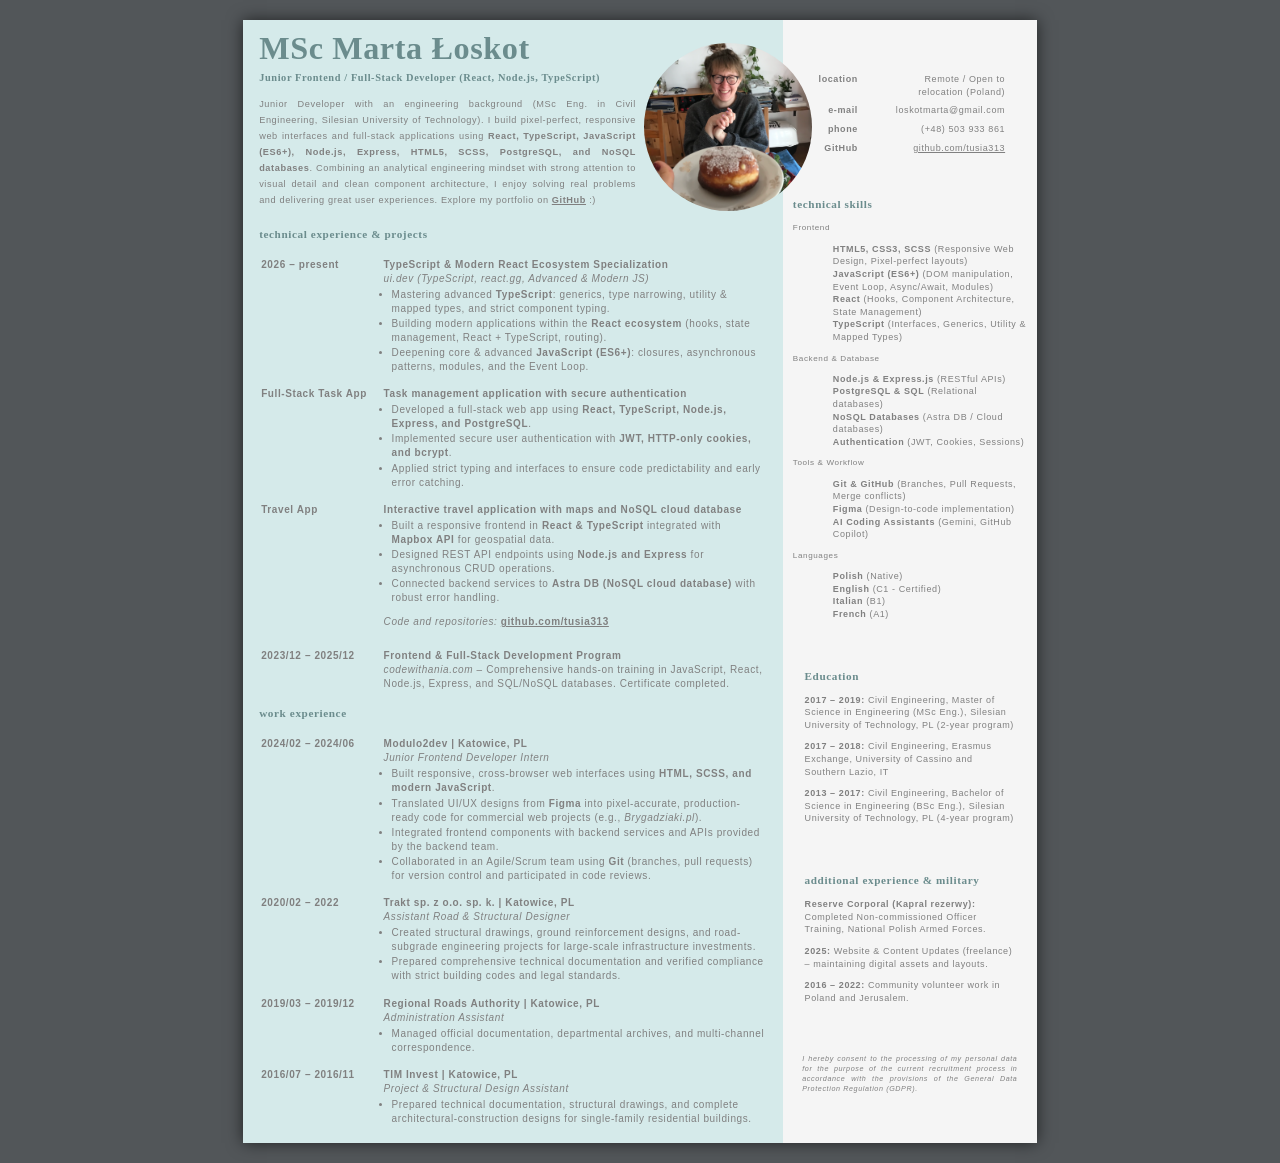
==== commit 18562d41: "Add new CV" ====
--- a/index_1.html
+++ b/index_1.html
@@ -5,7 +5,7 @@
     <meta charset="UTF-8" />
     <meta name="viewport" content="width=device-width, initial-scale=1.0" />
     <meta http-equiv="X-UA-Compatible" content="ie=edge" />
-    <title>MSc Marta Łoskot - Junior Frontend Developer</title>
+    <title>MSc Marta Łoskot - Junior Node.js / React Developer</title>
     <link rel="stylesheet" href="css/style.css" />
 </head>
 
@@ -16,10 +16,10 @@
                 <header>
                     <div class="description">
                         <h1>MSc Marta Łoskot</h1>
-                        <h2>Junior Frontend Developer (JavaScript, TypeScript, React)</h2>
+                        <h2>Junior Frontend / Full-Stack Developer (React, Node.js, TypeScript)</h2>
                         <p>
                             Junior Developer with an engineering background (MSc Eng. in Civil Engineering, Silesian
-                            University of Technology). I build pixel-perfect, responsive web interfaces and applications using <strong>JavaScript (ES6+), TypeScript, React, HTML5, SCSS, Node.js, and PostgreSQL</strong>. Combining an analytical engineering mindset with strong attention to visual detail and clean code, I enjoy solving real problems and delivering great user experiences.
+                            University of Technology). I build pixel-perfect, responsive web interfaces and full-stack applications using <strong>React, TypeScript, JavaScript (ES6+), Node.js, Express, HTML5, SCSS, PostgreSQL, and NoSQL databases</strong>. Combining an analytical engineering mindset with strong attention to visual detail and clean component architecture, I enjoy solving real problems and delivering great user experiences.
                             Explore my portfolio on <strong><a href="https://github.com/tusia313">GitHub</a></strong> :)
                         </p>
                     </div>
@@ -28,9 +28,9 @@
                     </div>
                 </header>
 
-                <h2>technical experience & projects</h2>
                 <table class="technical_experience">
-                   <tr>
+                    <h2>technical experience & projects</h2>
+                    <tr>
                         <td class="date">2026 – present</td>
                         <td>
                             <strong>TypeScript & Modern React Ecosystem Specialization</strong>
@@ -57,11 +57,11 @@
                     <tr>
                         <td class="date">Travel App</td>
                         <td>
-                            <strong>Interactive travel application with maps and cloud database</strong>
+                            <strong>Interactive travel application with maps and NoSQL cloud database</strong>
                             <ul>
                                 <li>Built a responsive frontend in <strong>React & TypeScript</strong> integrated with <strong>Mapbox API</strong> for geospatial data.</li>
                                 <li>Designed REST API endpoints using <strong>Node.js and Express</strong> for asynchronous CRUD operations.</li>
-                                <li>Connected backend services to <strong>Astra DB (cloud database)</strong> with robust error handling.</li>
+                                <li>Connected backend services to <strong>Astra DB (NoSQL cloud database)</strong> with robust error handling.</li>
                             </ul>
                             <p>
                                 <em>Code and repositories:</em>
@@ -72,14 +72,14 @@
                     <tr>
                         <td class="date">2023/12 – 2025/12</td>
                         <td>
-                            <strong>Frontend Development Program</strong><br />
-                            <em>codewithania.com</em> – Comprehensive hands-on training in JavaScript, React, Node.js, Express, and relational databases. Certificate completed.
+                            <strong>Frontend & Full-Stack Development Program</strong><br />
+                            <em>codewithania.com</em> – Comprehensive hands-on training in JavaScript, React, Node.js, Express, and SQL/NoSQL databases. Certificate completed.
                         </td>
                     </tr>
                 </table>
 
-                <h2>work experience</h2>
                 <table class="experience">
+                    <h2>work experience</h2>
                     <tr>
                         <td class="date">2024/02 – 2024/06</td>
                         <td>
@@ -95,13 +95,13 @@
                     </tr>
 
                     <tr>
-                        <td class="date">2020/02 – 2021/10</td>
+                        <td class="date">2020/02 – 2022</td>
                         <td>
                             <strong>Trakt sp. z o.o. sp. k. | Katowice, PL</strong><br />
-                            <em>Assistant Road Designer</em><br />
-                            <ul>
-                                <li>Prepared technical documentation and engineering designs for large-scale infrastructure projects.</li>
-                                <li>Verified project compliance with strict legal and technical standards under tight deadlines.</li>
+                            <em>Assistant Road & Structural Designer</em><br />
+                            <ul>
+                                <li>Created structural drawings, ground reinforcement designs, and road-subgrade engineering projects for large-scale infrastructure investments.</li>
+                                <li>Prepared comprehensive technical documentation and verified compliance with strict building codes and legal standards.</li>
                             </ul>
                         </td>
                     </tr>
@@ -120,9 +120,9 @@
                         <td class="date">2016/07 – 2016/11</td>
                         <td>
                             <strong>TIM Invest | Katowice, PL</strong><br />
-                            <em>Project Assistant</em><br />
-                            <ul>
-                                <li>Supported project managers with scheduling, reporting, and cross-team communication.</li>
+                            <em>Project & Structural Design Assistant</em><br />
+                            <ul>
+                                <li>Prepared technical documentation, structural drawings, and complete architectural-construction designs for single-family residential buildings.</li>
                             </ul>
                         </td>
                     </tr>
@@ -157,13 +157,14 @@
                         <li><b>HTML5, CSS3, SCSS</b> (Responsive Web Design, Pixel-perfect layouts)</li>
                         <li><b>JavaScript (ES6+)</b> (DOM manipulation, Event Loop, Async/Await, Modules)</li>
                         <li><b>React</b> (Hooks, Component Architecture, State Management)</li>
-                        <li><b>TypeScript</b> (Interfaces, Generics, Typing React props)</li>
+                        <li><b>TypeScript</b> (Interfaces, Generics, Utility & Mapped Types)</li>
                     </ul>
 
                     <p class="skills-header">Backend & Database</p>
                     <ul>
                         <li><b>Node.js & Express.js</b> (RESTful APIs)</li>
-                        <li><b>PostgreSQL & SQL</b> (Relational database queries)</li>
+                        <li><b>PostgreSQL & SQL</b> (Relational databases)</li>
+                        <li><b>NoSQL Databases</b> (Astra DB / Cloud databases)</li>
                         <li><b>Authentication</b> (JWT, Cookies, Sessions)</li>
                     </ul>
 
